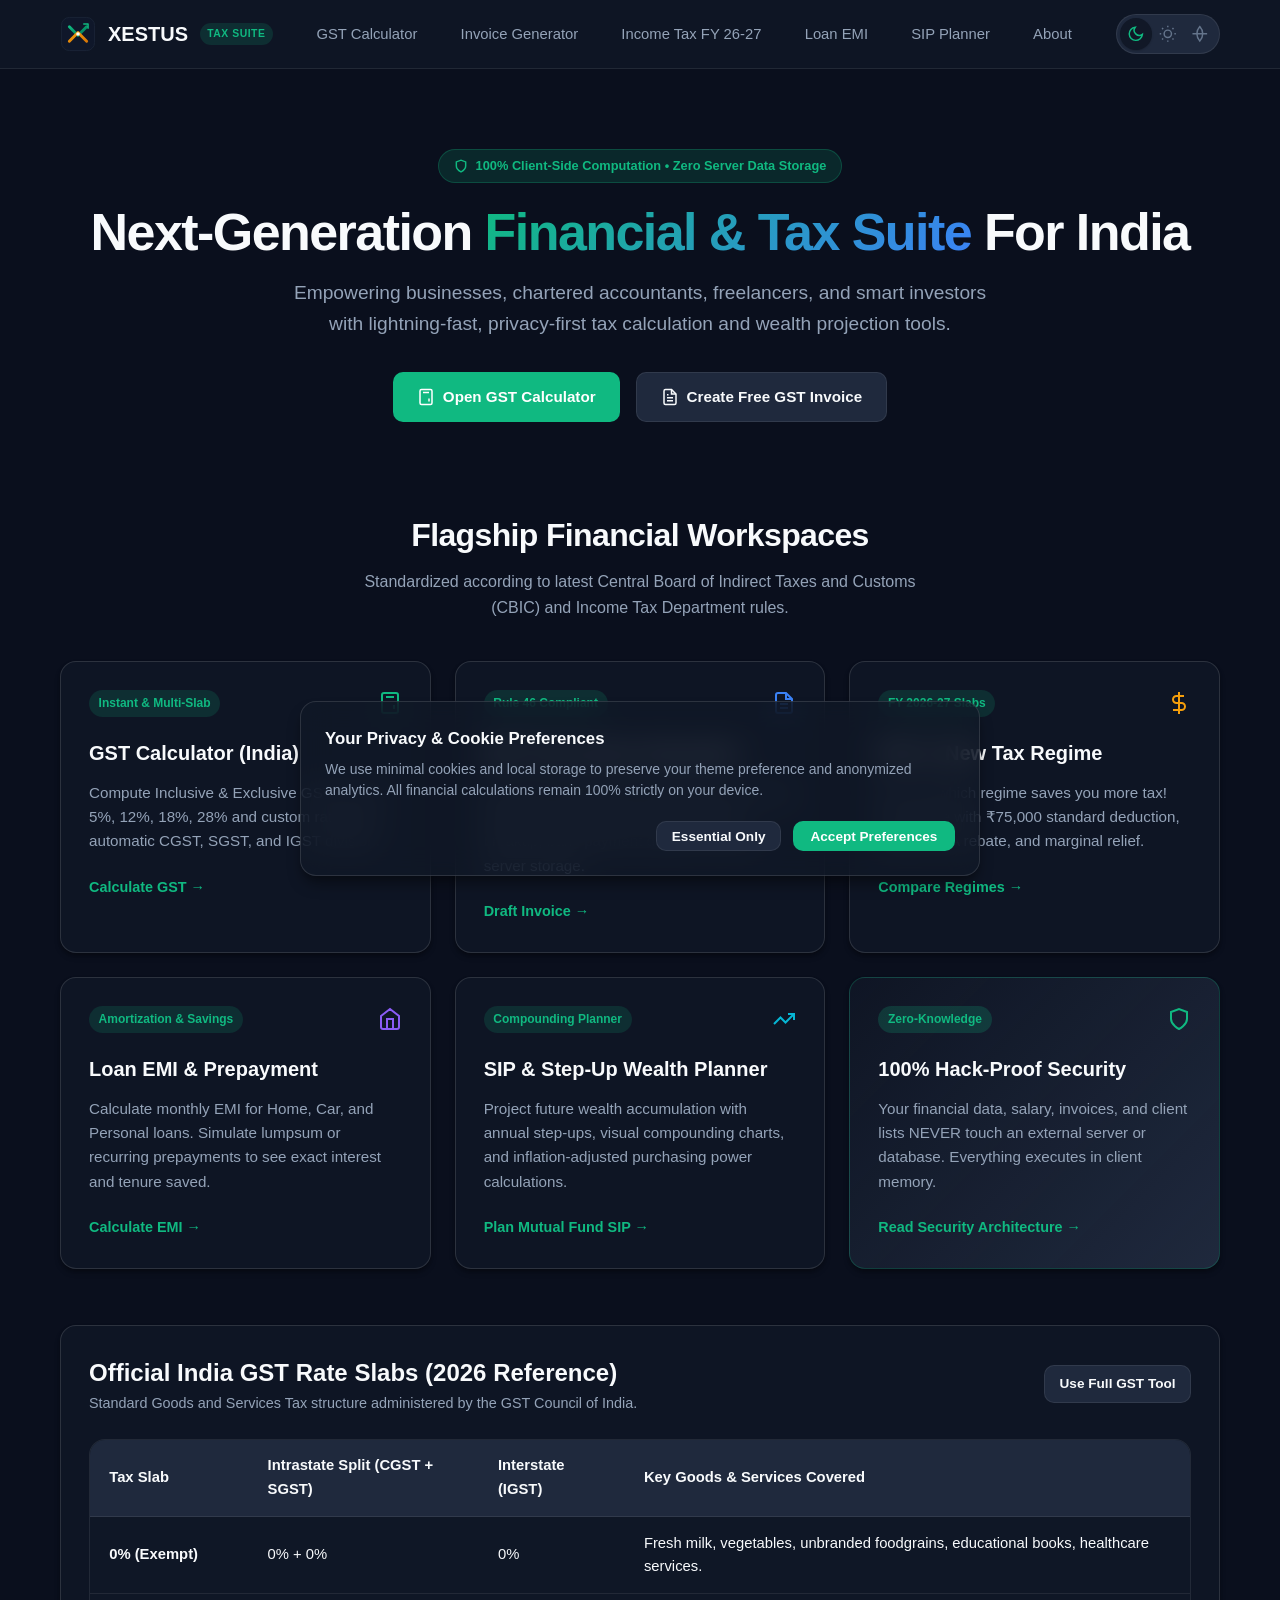
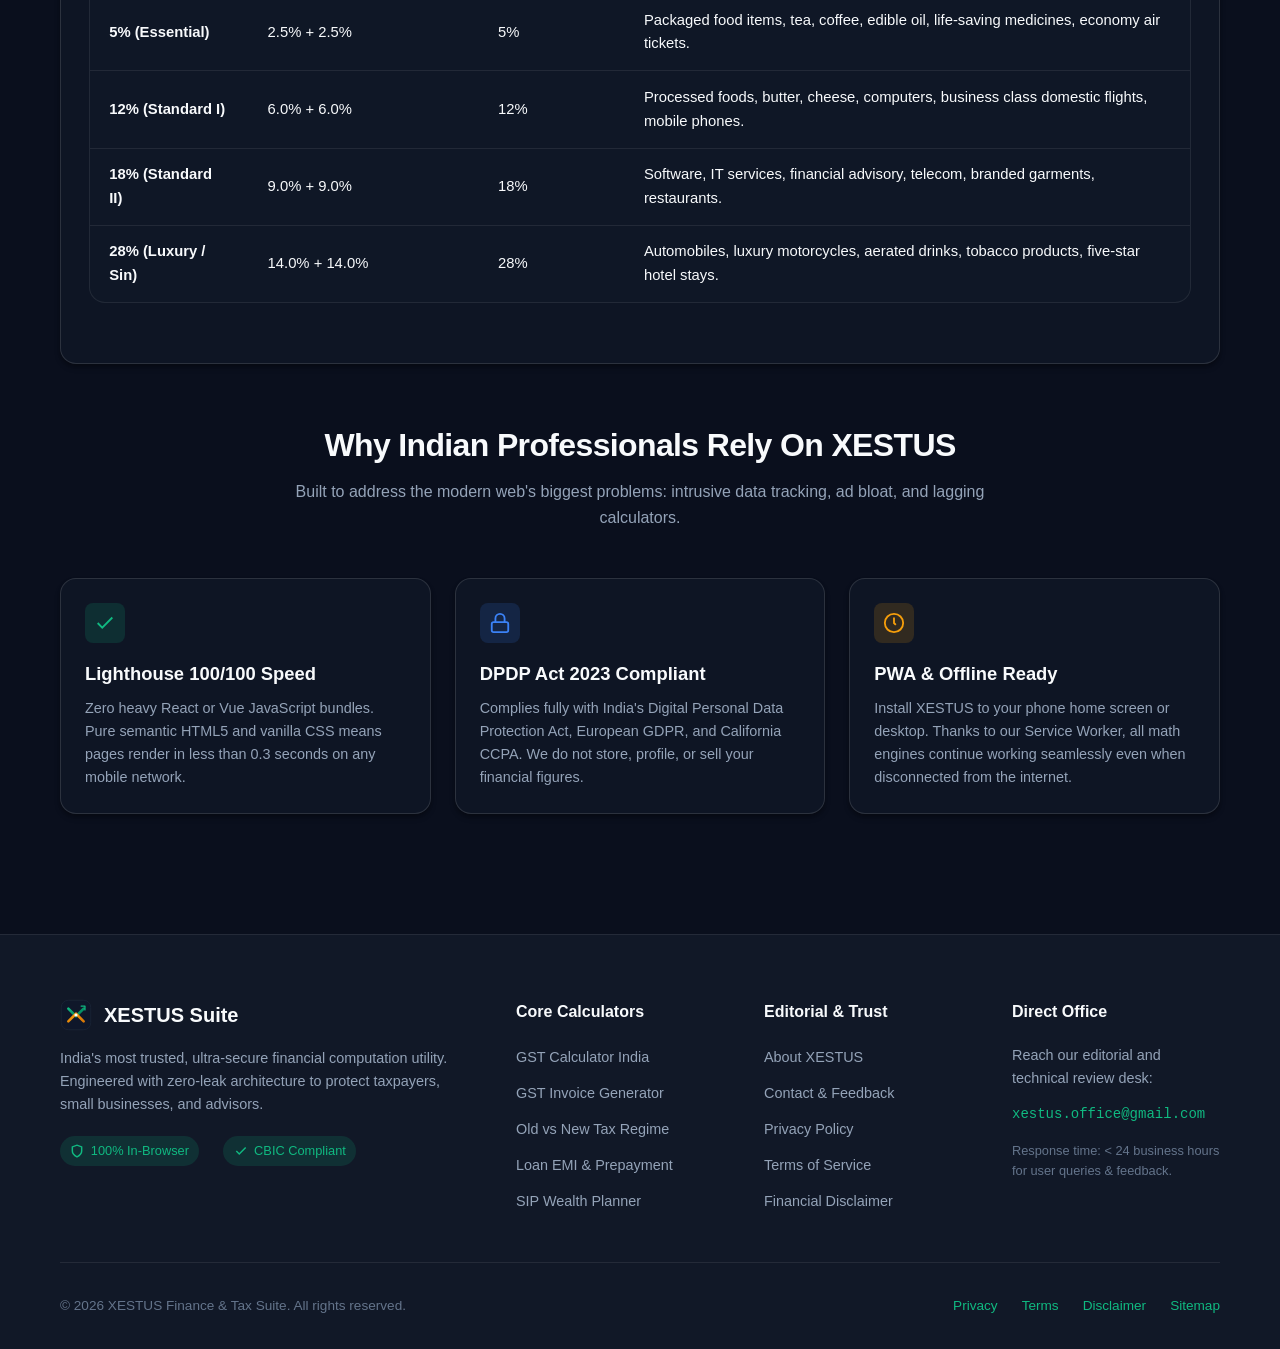
==== index.html @ c0bcb6a6 "feat: complete world-class XESTUS finance & tax suite with 100% client-side privacy" ====
<!DOCTYPE html>
<html lang="en" data-theme="dark">
<head>
  <meta charset="UTF-8">
  <meta name="viewport" content="width=device-width, initial-scale=1.0">
  <meta http-equiv="X-UA-Compatible" content="IE=edge">
  
  <!-- Security Headers (Client-Side Emulation) -->
  <meta http-equiv="Content-Security-Policy" content="default-src 'self' https: data: 'unsafe-inline'; script-src 'self' 'unsafe-inline' https:; style-src 'self' 'unsafe-inline'; img-src 'self' data: https:; connect-src 'self' https://api.web3forms.com https://formsubmit.co;">
  <meta http-equiv="X-Content-Type-Options" content="nosniff">
  <meta name="referrer" content="strict-origin-when-cross-origin">

  <title>XESTUS Finance & Tax Suite | Fast, Secure & Free Indian Financial Calculators</title>
  <meta name="description" content="Free, 100% private in-browser financial calculators for India. GST Calculator, GST Invoice Generator, Old vs New Tax Regime FY 2026-27, Loan EMI Prepayment, and SIP Wealth Planner. Zero data tracking.">
  <link rel="canonical" href="https://gst.xestus.in/">

  <!-- Open Graph / Facebook -->
  <meta property="og:type" content="website">
  <meta property="og:url" content="https://gst.xestus.in/">
  <meta property="og:title" content="XESTUS Finance & Tax Suite | 100% Private Indian Financial Tools">
  <meta property="og:description" content="Calculate GST, generate compliant tax invoices, compare tax regimes (FY 2026-27), plan loan prepayments, and compute SIP compounding. 100% client-side privacy.">
  <meta property="og:image" content="https://gst.xestus.in/assets/icons/icon-512.svg">

  <!-- Twitter -->
  <meta name="twitter:card" content="summary_large_image">
  <meta name="twitter:title" content="XESTUS Finance & Tax Suite">
  <meta name="twitter:description" content="Instant in-browser financial and tax utility calculators for Indian businesses and taxpayers. Zero server upload.">
  <meta name="twitter:image" content="https://gst.xestus.in/assets/icons/icon-512.svg">

  <!-- Favicon & PWA -->
  <link rel="icon" type="image/svg+xml" href="/assets/icons/favicon.svg">
  <link rel="apple-touch-icon" href="/assets/icons/icon-192.svg">
  <link rel="manifest" href="/manifest.json">
  <meta name="theme-color" content="#10B981">

  <!-- Core CSS -->
  <link rel="stylesheet" href="/css/style.css">

  <!-- Structured Data JSON-LD -->
  <script type="application/ld+json">
  {
    "@context": "https://schema.org",
    "@graph": [
      {
        "@type": "Organization",
        "@id": "https://gst.xestus.in/#organization",
        "name": "XESTUS Smart Tools",
        "url": "https://gst.xestus.in/",
        "logo": "https://gst.xestus.in/assets/icons/icon-512.svg",
        "sameAs": [],
        "contactPoint": {
          "@type": "ContactPoint",
          "email": "xestus.office@gmail.com",
          "contactType": "Customer Support",
          "areaServed": "IN"
        }
      },
      {
        "@type": "WebSite",
        "@id": "https://gst.xestus.in/#website",
        "url": "https://gst.xestus.in/",
        "name": "XESTUS Finance & Tax Suite",
        "publisher": { "@id": "https://gst.xestus.in/#organization" }
      },
      {
        "@type": "WebApplication",
        "@id": "https://gst.xestus.in/#app",
        "name": "XESTUS Financial Suite",
        "applicationCategory": "FinanceApplication",
        "operatingSystem": "All modern browsers",
        "offers": {
          "@type": "Offer",
          "price": "0",
          "priceCurrency": "INR"
        }
      }
    ]
  }
  </script>
</head>
<body>

  <!-- Site Header -->
  <header class="site-header">
    <div class="container nav-container">
      <a href="/" class="brand-logo" aria-label="XESTUS Home">
        <img src="/assets/icons/favicon.svg" alt="XESTUS Emblem" class="brand-icon" width="36" height="36">
        <span>XESTUS</span>
        <span class="brand-badge">Tax Suite</span>
      </a>

      <nav aria-label="Main Navigation">
        <ul class="nav-links">
          <li><a href="/gst-calculator.html" class="nav-link">GST Calculator</a></li>
          <li><a href="/gst-invoice-generator.html" class="nav-link">Invoice Generator</a></li>
          <li><a href="/income-tax-calculator.html" class="nav-link">Income Tax FY 26-27</a></li>
          <li><a href="/loan-emi-calculator.html" class="nav-link">Loan EMI</a></li>
          <li><a href="/sip-calculator.html" class="nav-link">SIP Planner</a></li>
          <li><a href="/about.html" class="nav-link">About</a></li>
        </ul>
      </nav>

      <div class="nav-actions">
        <!-- Triple Theme Switcher -->
        <div class="theme-switcher" role="group" aria-label="Display theme selection">
          <button type="button" class="theme-btn active" data-set-theme="dark" title="Night Mode (Dark)" aria-label="Night Mode">
            <svg viewBox="0 0 24 24" fill="none" stroke="currentColor" stroke-width="2"><path d="M21 12.79A9 9 0 1 1 11.21 3 7 7 0 0 0 21 12.79z"/></svg>
          </button>
          <button type="button" class="theme-btn" data-set-theme="light" title="Day Mode (Light)" aria-label="Day Mode">
            <svg viewBox="0 0 24 24" fill="none" stroke="currentColor" stroke-width="2"><circle cx="12" cy="12" r="5"/><line x1="12" y1="1" x2="12" y2="3"/><line x1="12" y1="21" x2="12" y2="23"/><line x1="4.22" y1="4.22" x2="5.64" y2="5.64"/><line x1="18.36" y1="18.36" x2="19.78" y2="19.78"/><line x1="1" y1="12" x2="3" y2="12"/><line x1="21" y1="12" x2="23" y2="12"/><line x1="4.22" y1="19.78" x2="5.64" y2="18.36"/><line x1="18.36" y1="5.64" x2="19.78" y2="4.22"/></svg>
          </button>
          <button type="button" class="theme-btn" data-set-theme="ochre" title="Eye Protect (Warm Ochre)" aria-label="Eye Protect Mode">
            <svg viewBox="0 0 24 24" fill="none" stroke="currentColor" stroke-width="2"><path d="M2 12h20M12 2a15.3 15.3 0 0 1 4 10 15.3 15.3 0 0 1-4 10 15.3 15.3 0 0 1-4-10 15.3 15.3 0 0 1 4-10z"/></svg>
          </button>
        </div>

        <button class="mobile-toggle" aria-label="Toggle Navigation Menu">
          <svg viewBox="0 0 24 24" fill="none" stroke="currentColor" stroke-width="2"><line x1="3" y1="12" x2="21" y2="12"/><line x1="3" y1="6" x2="21" y2="6"/><line x1="3" y1="18" x2="21" y2="18"/></svg>
        </button>
      </div>
    </div>
  </header>

  <!-- Main Content -->
  <main class="main-content">
    
    <!-- Hero Section -->
    <section class="container hero-section">
      <div class="hero-pill">
        <svg width="14" height="14" viewBox="0 0 24 24" fill="none" stroke="currentColor" stroke-width="2.5"><path d="M12 22s8-4 8-10V5l-8-3-8 3v7c0 6 8 10 8 10z"/></svg>
        <span>100% Client-Side Computation • Zero Server Data Storage</span>
      </div>
      <h1 class="hero-title">
        Next-Generation <span class="gradient-text">Financial & Tax Suite</span> For India
      </h1>
      <p class="hero-subtitle">
        Empowering businesses, chartered accountants, freelancers, and smart investors with lightning-fast, privacy-first tax calculation and wealth projection tools.
      </p>
      <div style="display:flex;justify-content:center;gap:1rem;flex-wrap:wrap;">
        <a href="/gst-calculator.html" class="btn btn-primary">
          <svg width="18" height="18" viewBox="0 0 24 24" fill="none" stroke="currentColor" stroke-width="2"><rect x="4" y="2" width="16" height="20" rx="2"/><line x1="8" y1="6" x2="16" y2="6"/><line x1="16" y1="14" x2="16" y2="18"/><path d="M16 10h.01"/><path d="M12 10h.01"/><path d="M8 10h.01"/><path d="M12 14h.01"/><path d="M8 14h.01"/><path d="M12 18h.01"/><path d="M8 18h.01"/></svg>
          Open GST Calculator
        </a>
        <a href="/gst-invoice-generator.html" class="btn btn-secondary">
          <svg width="18" height="18" viewBox="0 0 24 24" fill="none" stroke="currentColor" stroke-width="2"><path d="M14 2H6a2 2 0 0 0-2 2v16a2 2 0 0 0 2 2h12a2 2 0 0 0 2-2V8z"/><polyline points="14 2 14 8 20 8"/><line x1="16" y1="13" x2="8" y2="13"/><line x1="16" y1="17" x2="8" y2="17"/><polyline points="10 9 9 9 8 9"/></svg>
          Create Free GST Invoice
        </a>
      </div>
    </section>

    <!-- Hero Tools Grid -->
    <section class="container section-spacer">
      <div style="text-align:center;margin-bottom:2.5rem;">
        <h2 style="font-size:2rem;font-weight:800;letter-spacing:-0.02em;">Flagship Financial Workspaces</h2>
        <p style="color:var(--text-secondary);max-width:600px;margin:0.5rem auto 0;">Standardized according to latest Central Board of Indirect Taxes and Customs (CBIC) and Income Tax Department rules.</p>
      </div>

      <div class="grid grid-3">
        <!-- Card 1: GST Calculator -->
        <a href="/gst-calculator.html" class="card card-clickable" style="text-decoration:none;color:inherit;">
          <div class="card-header">
            <span class="card-badge">Instant & Multi-Slab</span>
            <svg width="24" height="24" viewBox="0 0 24 24" fill="none" stroke="var(--accent-primary)" stroke-width="2"><rect x="4" y="2" width="16" height="20" rx="2"/><line x1="8" y1="6" x2="16" y2="6"/><line x1="16" y1="14" x2="16" y2="18"/></svg>
          </div>
          <h3 class="card-title">GST Calculator (India)</h3>
          <p style="color:var(--text-secondary);font-size:0.95rem;margin:0.75rem 0 1.25rem;">
            Compute Inclusive & Exclusive GST for 0%, 5%, 12%, 18%, 28% and custom rates with automatic CGST, SGST, and IGST division.
          </p>
          <span style="font-weight:700;color:var(--accent-primary);display:inline-flex;align-items:center;gap:0.35rem;font-size:0.9rem;">
            Calculate GST &rarr;
          </span>
        </a>

        <!-- Card 2: GST Invoice Generator -->
        <a href="/gst-invoice-generator.html" class="card card-clickable" style="text-decoration:none;color:inherit;">
          <div class="card-header">
            <span class="card-badge">Rule 46 Compliant</span>
            <svg width="24" height="24" viewBox="0 0 24 24" fill="none" stroke="#3b82f6" stroke-width="2"><path d="M14 2H6a2 2 0 0 0-2 2v16a2 2 0 0 0 2 2h12a2 2 0 0 0 2-2V8z"/><polyline points="14 2 14 8 20 8"/><line x1="16" y1="13" x2="8" y2="13"/><line x1="16" y1="17" x2="8" y2="17"/></svg>
          </div>
          <h3 class="card-title">GST Tax Invoice Generator</h3>
          <p style="color:var(--text-secondary);font-size:0.95rem;margin:0.75rem 0 1.25rem;">
            Generate professional, printable PDF invoices directly in your browser. Itemized HSN breakup, bank payment details, and zero server storage.
          </p>
          <span style="font-weight:700;color:var(--accent-primary);display:inline-flex;align-items:center;gap:0.35rem;font-size:0.9rem;">
            Draft Invoice &rarr;
          </span>
        </a>

        <!-- Card 3: Old vs New Tax Regime -->
        <a href="/income-tax-calculator.html" class="card card-clickable" style="text-decoration:none;color:inherit;">
          <div class="card-header">
            <span class="card-badge">FY 2026-27 Slabs</span>
            <svg width="24" height="24" viewBox="0 0 24 24" fill="none" stroke="#f59e0b" stroke-width="2"><path d="M12 1v22"/><path d="M17 5H9.5a3.5 3.5 0 0 0 0 7h5a3.5 3.5 0 0 1 0 7H6"/></svg>
          </div>
          <h3 class="card-title">Old vs New Tax Regime</h3>
          <p style="color:var(--text-secondary);font-size:0.95rem;margin:0.75rem 0 1.25rem;">
            Find out which regime saves you more tax! Up-to-date with ₹75,000 standard deduction, Section 87A rebate, and marginal relief.
          </p>
          <span style="font-weight:700;color:var(--accent-primary);display:inline-flex;align-items:center;gap:0.35rem;font-size:0.9rem;">
            Compare Regimes &rarr;
          </span>
        </a>

        <!-- Card 4: Loan EMI & Prepayment -->
        <a href="/loan-emi-calculator.html" class="card card-clickable" style="text-decoration:none;color:inherit;">
          <div class="card-header">
            <span class="card-badge">Amortization & Savings</span>
            <svg width="24" height="24" viewBox="0 0 24 24" fill="none" stroke="#8b5cf6" stroke-width="2"><path d="M3 9l9-7 9 7v11a2 2 0 0 1-2 2H5a2 2 0 0 1-2-2z"/><polyline points="9 22 9 12 15 12 15 22"/></svg>
          </div>
          <h3 class="card-title">Loan EMI & Prepayment</h3>
          <p style="color:var(--text-secondary);font-size:0.95rem;margin:0.75rem 0 1.25rem;">
            Calculate monthly EMI for Home, Car, and Personal loans. Simulate lumpsum or recurring prepayments to see exact interest and tenure saved.
          </p>
          <span style="font-weight:700;color:var(--accent-primary);display:inline-flex;align-items:center;gap:0.35rem;font-size:0.9rem;">
            Calculate EMI &rarr;
          </span>
        </a>

        <!-- Card 5: SIP & Step-Up SIP -->
        <a href="/sip-calculator.html" class="card card-clickable" style="text-decoration:none;color:inherit;">
          <div class="card-header">
            <span class="card-badge">Compounding Planner</span>
            <svg width="24" height="24" viewBox="0 0 24 24" fill="none" stroke="#06b6d4" stroke-width="2"><polyline points="22 7 13.5 15.5 8.5 10.5 2 17"/><polyline points="16 7 22 7 22 13"/></svg>
          </div>
          <h3 class="card-title">SIP & Step-Up Wealth Planner</h3>
          <p style="color:var(--text-secondary);font-size:0.95rem;margin:0.75rem 0 1.25rem;">
            Project future wealth accumulation with annual step-ups, visual compounding charts, and inflation-adjusted purchasing power calculations.
          </p>
          <span style="font-weight:700;color:var(--accent-primary);display:inline-flex;align-items:center;gap:0.35rem;font-size:0.9rem;">
            Plan Mutual Fund SIP &rarr;
          </span>
        </a>

        <!-- Card 6: Zero-Leak Trust Architecture -->
        <div class="card" style="background:linear-gradient(135deg, var(--bg-card) 0%, var(--bg-tertiary) 100%);border-color:rgba(16,185,129,0.25);">
          <div class="card-header">
            <span class="card-badge" style="background:rgba(16,185,129,0.2);">Zero-Knowledge</span>
            <svg width="24" height="24" viewBox="0 0 24 24" fill="none" stroke="var(--accent-primary)" stroke-width="2"><path d="M12 22s8-4 8-10V5l-8-3-8 3v7c0 6 8 10 8 10z"/></svg>
          </div>
          <h3 class="card-title">100% Hack-Proof Security</h3>
          <p style="color:var(--text-secondary);font-size:0.95rem;margin:0.75rem 0 1.25rem;">
            Your financial data, salary, invoices, and client lists NEVER touch an external server or database. Everything executes in client memory.
          </p>
          <a href="/about.html" style="font-weight:700;color:var(--accent-primary);display:inline-flex;align-items:center;gap:0.35rem;font-size:0.9rem;">
            Read Security Architecture &rarr;
          </a>
        </div>
      </div>
    </section>

    <!-- Quick GST Slab Cheat Sheet (Featured Snippet Table) -->
    <section class="container section-spacer">
      <div class="card">
        <div style="display:flex;justify-content:space-between;align-items:center;flex-wrap:wrap;gap:1rem;margin-bottom:1rem;">
          <div>
            <h2 style="font-size:1.5rem;font-weight:800;">Official India GST Rate Slabs (2026 Reference)</h2>
            <p style="color:var(--text-secondary);font-size:0.9rem;">Standard Goods and Services Tax structure administered by the GST Council of India.</p>
          </div>
          <a href="/gst-calculator.html" class="btn btn-secondary" style="padding:0.45rem 0.9rem;font-size:0.85rem;">Use Full GST Tool</a>
        </div>

        <div class="table-responsive">
          <table class="data-table">
            <thead>
              <tr>
                <th>Tax Slab</th>
                <th>Intrastate Split (CGST + SGST)</th>
                <th>Interstate (IGST)</th>
                <th>Key Goods & Services Covered</th>
              </tr>
            </thead>
            <tbody>
              <tr>
                <td><strong>0% (Exempt)</strong></td>
                <td>0% + 0%</td>
                <td>0%</td>
                <td>Fresh milk, vegetables, unbranded foodgrains, educational books, healthcare services.</td>
              </tr>
              <tr>
                <td><strong>5% (Essential)</strong></td>
                <td>2.5% + 2.5%</td>
                <td>5%</td>
                <td>Packaged food items, tea, coffee, edible oil, life-saving medicines, economy air tickets.</td>
              </tr>
              <tr>
                <td><strong>12% (Standard I)</strong></td>
                <td>6.0% + 6.0%</td>
                <td>12%</td>
                <td>Processed foods, butter, cheese, computers, business class domestic flights, mobile phones.</td>
              </tr>
              <tr>
                <td><strong>18% (Standard II)</strong></td>
                <td>9.0% + 9.0%</td>
                <td>18%</td>
                <td>Software, IT services, financial advisory, telecom, branded garments, restaurants.</td>
              </tr>
              <tr>
                <td><strong>28% (Luxury / Sin)</strong></td>
                <td>14.0% + 14.0%</td>
                <td>28%</td>
                <td>Automobiles, luxury motorcycles, aerated drinks, tobacco products, five-star hotel stays.</td>
              </tr>
            </tbody>
          </table>
        </div>
      </div>
    </section>

    <!-- Why Choose XESTUS Trust Section -->
    <section class="container section-spacer">
      <div style="text-align:center;max-width:700px;margin:0 auto 3rem;">
        <h2 style="font-size:2rem;font-weight:800;letter-spacing:-0.02em;">Why Indian Professionals Rely On XESTUS</h2>
        <p style="color:var(--text-secondary);margin-top:0.5rem;">Built to address the modern web's biggest problems: intrusive data tracking, ad bloat, and lagging calculators.</p>
      </div>

      <div class="grid grid-3">
        <div class="card" style="padding:1.5rem;">
          <div style="width:40px;height:40px;border-radius:8px;background:var(--accent-primary-subtle);display:flex;align-items:center;justify-content:center;color:var(--accent-primary);margin-bottom:1rem;">
            <svg width="22" height="22" viewBox="0 0 24 24" fill="none" stroke="currentColor" stroke-width="2"><polyline points="20 6 9 17 4 12"/></svg>
          </div>
          <h3 style="font-size:1.15rem;font-weight:700;margin-bottom:0.5rem;">Lighthouse 100/100 Speed</h3>
          <p style="color:var(--text-secondary);font-size:0.9rem;">Zero heavy React or Vue JavaScript bundles. Pure semantic HTML5 and vanilla CSS means pages render in less than 0.3 seconds on any mobile network.</p>
        </div>

        <div class="card" style="padding:1.5rem;">
          <div style="width:40px;height:40px;border-radius:8px;background:var(--accent-secondary-subtle);display:flex;align-items:center;justify-content:center;color:#3b82f6;margin-bottom:1rem;">
            <svg width="22" height="22" viewBox="0 0 24 24" fill="none" stroke="currentColor" stroke-width="2"><rect x="3" y="11" width="18" height="11" rx="2" ry="2"/><path d="M7 11V7a5 5 0 0 1 10 0v4"/></svg>
          </div>
          <h3 style="font-size:1.15rem;font-weight:700;margin-bottom:0.5rem;">DPDP Act 2023 Compliant</h3>
          <p style="color:var(--text-secondary);font-size:0.9rem;">Complies fully with India's Digital Personal Data Protection Act, European GDPR, and California CCPA. We do not store, profile, or sell your financial figures.</p>
        </div>

        <div class="card" style="padding:1.5rem;">
          <div style="width:40px;height:40px;border-radius:8px;background:var(--accent-gold-subtle);display:flex;align-items:center;justify-content:center;color:#f59e0b;margin-bottom:1rem;">
            <svg width="22" height="22" viewBox="0 0 24 24" fill="none" stroke="currentColor" stroke-width="2"><circle cx="12" cy="12" r="10"/><polyline points="12 6 12 12 14 14"/></svg>
          </div>
          <h3 style="font-size:1.15rem;font-weight:700;margin-bottom:0.5rem;">PWA & Offline Ready</h3>
          <p style="color:var(--text-secondary);font-size:0.9rem;">Install XESTUS to your phone home screen or desktop. Thanks to our Service Worker, all math engines continue working seamlessly even when disconnected from the internet.</p>
        </div>
      </div>
    </section>

  </main>

  <!-- Site Footer -->
  <footer class="site-footer">
    <div class="container">
      <div class="footer-grid">
        <div class="footer-col">
          <div class="brand-logo" style="margin-bottom:1rem;">
            <img src="/assets/icons/favicon.svg" alt="XESTUS Logo" width="32" height="32">
            <span>XESTUS Suite</span>
          </div>
          <p style="color:var(--text-secondary);font-size:0.9rem;line-height:1.6;margin-bottom:1.25rem;">
            India's most trusted, ultra-secure financial computation utility. Engineered with zero-leak architecture to protect taxpayers, small businesses, and advisors.
          </p>
          <div class="trust-badges">
            <span class="trust-badge">
              <svg width="14" height="14" viewBox="0 0 24 24" fill="none" stroke="currentColor" stroke-width="2.5"><path d="M12 22s8-4 8-10V5l-8-3-8 3v7c0 6 8 10 8 10z"/></svg>
              100% In-Browser
            </span>
            <span class="trust-badge">
              <svg width="14" height="14" viewBox="0 0 24 24" fill="none" stroke="currentColor" stroke-width="2.5"><polyline points="20 6 9 17 4 12"/></svg>
              CBIC Compliant
            </span>
          </div>
        </div>

        <div class="footer-col">
          <h4>Core Calculators</h4>
          <ul class="footer-links">
            <li><a href="/gst-calculator.html">GST Calculator India</a></li>
            <li><a href="/gst-invoice-generator.html">GST Invoice Generator</a></li>
            <li><a href="/income-tax-calculator.html">Old vs New Tax Regime</a></li>
            <li><a href="/loan-emi-calculator.html">Loan EMI & Prepayment</a></li>
            <li><a href="/sip-calculator.html">SIP Wealth Planner</a></li>
          </ul>
        </div>

        <div class="footer-col">
          <h4>Editorial & Trust</h4>
          <ul class="footer-links">
            <li><a href="/about.html">About XESTUS</a></li>
            <li><a href="/contact.html">Contact & Feedback</a></li>
            <li><a href="/privacy-policy.html">Privacy Policy</a></li>
            <li><a href="/terms.html">Terms of Service</a></li>
            <li><a href="/disclaimer.html">Financial Disclaimer</a></li>
          </ul>
        </div>

        <div class="footer-col">
          <h4>Direct Office</h4>
          <p style="color:var(--text-secondary);font-size:0.9rem;margin-bottom:0.75rem;">
            Reach our editorial and technical review desk:
          </p>
          <p style="font-family:var(--font-mono);font-size:0.875rem;color:var(--accent-primary);margin-bottom:1rem;">
            <a href="mailto:xestus.office@gmail.com">xestus.office@gmail.com</a>
          </p>
          <p style="color:var(--text-muted);font-size:0.8rem;">
            Response time: &lt; 24 business hours for user queries & feedback.
          </p>
        </div>
      </div>

      <div class="footer-bottom">
        <div>
          &copy; 2026 XESTUS Finance & Tax Suite. All rights reserved.
        </div>
        <div style="display:flex;gap:1.5rem;">
          <a href="/privacy-policy.html">Privacy</a>
          <a href="/terms.html">Terms</a>
          <a href="/disclaimer.html">Disclaimer</a>
          <a href="/sitemap.xml">Sitemap</a>
        </div>
      </div>
    </div>
  </footer>

  <!-- Cookie Consent Banner (Google Consent Mode v2) -->
  <div id="cookie-consent-banner" class="cookie-banner" role="dialog" aria-modal="true" aria-labelledby="consent-title">
    <div style="font-weight:700;font-size:1.05rem;color:var(--text-primary);margin-bottom:0.4rem;" id="consent-title">
      Your Privacy & Cookie Preferences
    </div>
    <p style="font-size:0.875rem;color:var(--text-secondary);line-height:1.5;margin-bottom:1.25rem;">
      We use minimal cookies and local storage to preserve your theme preference and anonymized analytics. All financial calculations remain 100% strictly on your device.
    </p>
    <div style="display:flex;gap:0.75rem;justify-content:flex-end;flex-wrap:wrap;">
      <button type="button" id="cookie-reject-all" class="btn btn-secondary" style="padding:0.4rem 0.9rem;font-size:0.85rem;">Essential Only</button>
      <button type="button" id="cookie-accept-all" class="btn btn-primary" style="padding:0.4rem 1.1rem;font-size:0.85rem;">Accept Preferences</button>
    </div>
  </div>

  <!-- Main JS -->
  <script src="/js/main.js"></script>
</body>
</html>
---- css/style.css ----
/**
 * XESTUS Finance & Tax Suite - Master Stylesheet
 * Ultra-Performance, 100/100 Lighthouse, Hack-Proof Architecture
 * 100% Vanilla CSS3 - Zero Framework Bloat
 */

/* ==========================================================================
   1. ROOT VARIABLES & THEMES (NIGHT, DAY, EYE PROTECT)
   ========================================================================== */

:root {
  /* Default: Night Mode (Sleek Dark Fintech) */
  --bg-primary: #0a0f1d;
  --bg-secondary: #111827;
  --bg-tertiary: #1f293d;
  --bg-card: rgba(17, 24, 39, 0.75);
  --bg-card-hover: rgba(31, 41, 55, 0.9);
  --bg-input: #151d30;
  
  --border-color: rgba(255, 255, 255, 0.08);
  --border-focus: #10b981;
  --border-card: rgba(255, 255, 255, 0.12);
  
  --text-primary: #f8fafc;
  --text-secondary: #94a3b8;
  --text-muted: #64748b;
  --text-inverse: #0a0f1d;
  
  --accent-primary: #10b981;
  --accent-primary-hover: #059669;
  --accent-primary-subtle: rgba(16, 185, 129, 0.15);
  --accent-secondary: #3b82f6;
  --accent-secondary-subtle: rgba(59, 130, 246, 0.15);
  --accent-gold: #f59e0b;
  --accent-gold-subtle: rgba(245, 158, 11, 0.15);
  --accent-danger: #ef4444;
  --accent-danger-subtle: rgba(239, 68, 68, 0.15);
  
  --shadow-sm: 0 1px 2px 0 rgba(0, 0, 0, 0.2);
  --shadow-md: 0 4px 6px -1px rgba(0, 0, 0, 0.3), 0 2px 4px -1px rgba(0, 0, 0, 0.2);
  --shadow-lg: 0 10px 15px -3px rgba(0, 0, 0, 0.4), 0 4px 6px -2px rgba(0, 0, 0, 0.2);
  --shadow-glow: 0 0 25px rgba(16, 185, 129, 0.25);
  
  --font-sans: -apple-system, BlinkMacSystemFont, "Segoe UI", Roboto, "Helvetica Neue", Arial, sans-serif;
  --font-mono: ui-monospace, SFMono-Regular, "Fira Code", Menlo, Monaco, Consolas, monospace;
  
  --radius-sm: 6px;
  --radius-md: 10px;
  --radius-lg: 16px;
  --radius-full: 9999px;
  
  --transition-fast: 0.15s ease;
  --transition-normal: 0.25s ease;
}

/* Day Mode (Clean White Fintech) */
[data-theme="light"] {
  --bg-primary: #f8fafc;
  --bg-secondary: #ffffff;
  --bg-tertiary: #f1f5f9;
  --bg-card: rgba(255, 255, 255, 0.95);
  --bg-card-hover: #ffffff;
  --bg-input: #ffffff;
  
  --border-color: #e2e8f0;
  --border-focus: #059669;
  --border-card: #e2e8f0;
  
  --text-primary: #0f172a;
  --text-secondary: #475569;
  --text-muted: #64748b;
  --text-inverse: #f8fafc;
  
  --accent-primary: #059669;
  --accent-primary-hover: #047857;
  --accent-primary-subtle: rgba(5, 150, 105, 0.1);
  --accent-secondary: #2563eb;
  --accent-secondary-subtle: rgba(37, 99, 235, 0.1);
  --accent-gold: #d97706;
  --accent-gold-subtle: rgba(217, 119, 6, 0.1);
  
  --shadow-sm: 0 1px 2px 0 rgba(0, 0, 0, 0.05);
  --shadow-md: 0 4px 6px -1px rgba(0, 0, 0, 0.07), 0 2px 4px -1px rgba(0, 0, 0, 0.04);
  --shadow-lg: 0 10px 15px -3px rgba(0, 0, 0, 0.08), 0 4px 6px -2px rgba(0, 0, 0, 0.04);
  --shadow-glow: 0 0 20px rgba(5, 150, 105, 0.18);
}

/* Eye Protect (Warm Ochre / Low Blue Light) */
[data-theme="ochre"] {
  --bg-primary: #faf6ee;
  --bg-secondary: #f3ece0;
  --bg-tertiary: #ebe1d1;
  --bg-card: rgba(243, 236, 224, 0.95);
  --bg-card-hover: #ebe1d1;
  --bg-input: #fffdf9;
  
  --border-color: #dcd0bc;
  --border-focus: #b45309;
  --border-card: #dcd0bc;
  
  --text-primary: #292524;
  --text-secondary: #57534e;
  --text-muted: #78716c;
  --text-inverse: #faf6ee;
  
  --accent-primary: #b45309;
  --accent-primary-hover: #92400e;
  --accent-primary-subtle: rgba(180, 83, 9, 0.12);
  --accent-secondary: #4338ca;
  --accent-secondary-subtle: rgba(67, 56, 202, 0.1);
  --accent-gold: #b45309;
  --accent-gold-subtle: rgba(180, 83, 9, 0.12);
  
  --shadow-sm: 0 1px 2px 0 rgba(68, 64, 60, 0.05);
  --shadow-md: 0 4px 6px -1px rgba(68, 64, 60, 0.06);
  --shadow-lg: 0 10px 15px -3px rgba(68, 64, 60, 0.08);
  --shadow-glow: 0 0 20px rgba(180, 83, 9, 0.15);
}

/* ==========================================================================
   2. GLOBAL BASE & RESET
   ========================================================================== */

*, *::before, *::after {
  box-sizing: border-box;
  margin: 0;
  padding: 0;
}

html {
  font-size: 16px;
  scroll-behavior: smooth;
  -webkit-text-size-adjust: 100%;
}

body {
  font-family: var(--font-sans);
  background-color: var(--bg-primary);
  color: var(--text-primary);
  line-height: 1.6;
  min-height: 100vh;
  display: flex;
  flex-direction: column;
  transition: background-color var(--transition-normal), color var(--transition-normal);
  overflow-x: hidden;
}

/* Tabular figures for financial calculations */
.font-mono, .amount, .tabular-nums, .stat-value, .calc-result {
  font-family: var(--font-mono);
  font-variant-numeric: tabular-nums;
  letter-spacing: -0.02em;
}

img, svg {
  display: inline-block;
  vertical-align: middle;
}

a {
  color: var(--accent-primary);
  text-decoration: none;
  transition: color var(--transition-fast);
}

a:hover {
  text-decoration: underline;
}

button {
  font-family: inherit;
  cursor: pointer;
  border: none;
  outline: none;
  background: none;
}

input, select, textarea {
  font-family: inherit;
  font-size: 1rem;
  color: var(--text-primary);
  background-color: var(--bg-input);
  border: 1px solid var(--border-color);
  border-radius: var(--radius-md);
  padding: 0.65rem 0.9rem;
  outline: none;
  transition: border-color var(--transition-fast), box-shadow var(--transition-fast);
  width: 100%;
}

input:focus, select:focus, textarea:focus {
  border-color: var(--border-focus);
  box-shadow: 0 0 0 3px var(--accent-primary-subtle);
}

/* ==========================================================================
   3. LAYOUT & CONTAINERS
   ========================================================================== */

.container {
  width: 100%;
  max-width: 1200px;
  margin-left: auto;
  margin-right: auto;
  padding-left: 1.25rem;
  padding-right: 1.25rem;
}

.container-narrow {
  max-width: 860px;
}

.container-wide {
  max-width: 1360px;
}

.main-content {
  flex: 1 0 auto;
  padding-top: 2rem;
  padding-bottom: 4rem;
}

.section-spacer {
  margin-top: 3.5rem;
  margin-bottom: 3.5rem;
}

/* Grid Utilities */
.grid {
  display: grid;
  gap: 1.5rem;
}

.grid-2 {
  grid-template-columns: repeat(2, 1fr);
}

.grid-3 {
  grid-template-columns: repeat(3, 1fr);
}

.grid-4 {
  grid-template-columns: repeat(4, 1fr);
}

@media (max-width: 992px) {
  .grid-3, .grid-4 {
    grid-template-columns: repeat(2, 1fr);
  }
}

@media (max-width: 768px) {
  .grid-2, .grid-3, .grid-4 {
    grid-template-columns: 1fr;
  }
}

.flex {
  display: flex;
}

.flex-col {
  flex-direction: column;
}

.items-center {
  align-items: center;
}

.justify-between {
  justify-content: space-between;
}

.justify-center {
  justify-content: center;
}

.flex-wrap {
  flex-wrap: wrap;
}

.gap-1 { gap: 0.5rem; }
.gap-2 { gap: 1rem; }
.gap-3 { gap: 1.5rem; }
.gap-4 { gap: 2rem; }

/* ==========================================================================
   4. NAVIGATION & HEADER
   ========================================================================== */

.site-header {
  position: sticky;
  top: 0;
  z-index: 100;
  background-color: var(--bg-card);
  backdrop-filter: blur(12px);
  -webkit-backdrop-filter: blur(12px);
  border-bottom: 1px solid var(--border-color);
  transition: background-color var(--transition-normal);
}

.nav-container {
  display: flex;
  align-items: center;
  justify-content: space-between;
  height: 4.25rem;
}

.brand-logo {
  display: flex;
  align-items: center;
  gap: 0.75rem;
  font-weight: 700;
  font-size: 1.25rem;
  color: var(--text-primary);
  text-decoration: none !important;
}

.brand-icon {
  width: 36px;
  height: 36px;
  border-radius: var(--radius-md);
}

.brand-badge {
  font-size: 0.65rem;
  text-transform: uppercase;
  letter-spacing: 0.05em;
  background-color: var(--accent-primary-subtle);
  color: var(--accent-primary);
  padding: 0.15rem 0.45rem;
  border-radius: var(--radius-full);
  font-weight: 600;
}

.nav-links {
  display: flex;
  align-items: center;
  gap: 1.5rem;
  list-style: none;
}

.nav-link {
  font-size: 0.925rem;
  font-weight: 500;
  color: var(--text-secondary);
  transition: color var(--transition-fast);
  padding: 0.4rem 0.6rem;
  border-radius: var(--radius-sm);
}

.nav-link:hover, .nav-link.active {
  color: var(--accent-primary);
  text-decoration: none;
  background-color: var(--accent-primary-subtle);
}

.nav-actions {
  display: flex;
  align-items: center;
  gap: 0.75rem;
}

/* Theme Switcher Button */
.theme-switcher {
  display: inline-flex;
  align-items: center;
  background-color: var(--bg-tertiary);
  border: 1px solid var(--border-color);
  border-radius: var(--radius-full);
  padding: 0.2rem;
}

.theme-btn {
  display: inline-flex;
  align-items: center;
  justify-content: center;
  width: 2rem;
  height: 2rem;
  border-radius: var(--radius-full);
  color: var(--text-muted);
  transition: all var(--transition-fast);
}

.theme-btn svg {
  width: 1.1rem;
  height: 1.1rem;
}

.theme-btn:hover {
  color: var(--text-primary);
}

.theme-btn.active {
  background-color: var(--bg-secondary);
  color: var(--accent-primary);
  box-shadow: var(--shadow-sm);
}

/* Mobile Menu Toggle */
.mobile-toggle {
  display: none;
  padding: 0.5rem;
  color: var(--text-primary);
  border-radius: var(--radius-md);
}

.mobile-toggle svg {
  width: 1.5rem;
  height: 1.5rem;
}

@media (max-width: 900px) {
  .nav-links {
    display: none;
    position: absolute;
    top: 100%;
    left: 0;
    right: 0;
    background-color: var(--bg-secondary);
    border-bottom: 1px solid var(--border-color);
    flex-direction: column;
    padding: 1.25rem;
    box-shadow: var(--shadow-lg);
    gap: 0.75rem;
  }
  
  .nav-links.show {
    display: flex;
  }
  
  .mobile-toggle {
    display: block;
  }
}

/* ==========================================================================
   5. HERO & CARDS DESIGN SYSTEM
   ========================================================================== */

.hero-section {
  text-align: center;
  padding: 3rem 1rem 2rem;
}

.hero-pill {
  display: inline-flex;
  align-items: center;
  gap: 0.5rem;
  font-size: 0.8rem;
  font-weight: 600;
  color: var(--accent-primary);
  background-color: var(--accent-primary-subtle);
  border: 1px solid rgba(16, 185, 129, 0.25);
  padding: 0.35rem 0.9rem;
  border-radius: var(--radius-full);
  margin-bottom: 1.25rem;
}

.hero-title {
  font-size: clamp(2rem, 5vw, 3.25rem);
  font-weight: 800;
  line-height: 1.15;
  margin-bottom: 1rem;
  letter-spacing: -0.03em;
}

.gradient-text {
  background: linear-gradient(135deg, var(--accent-primary) 0%, #3b82f6 100%);
  -webkit-background-clip: text;
  -webkit-text-fill-color: transparent;
}

.hero-subtitle {
  font-size: clamp(1rem, 2vw, 1.2rem);
  color: var(--text-secondary);
  max-width: 720px;
  margin: 0 auto 2rem;
}

/* Cards & Glassmorphic Panels */
.card {
  background-color: var(--bg-card);
  border: 1px solid var(--border-card);
  border-radius: var(--radius-lg);
  padding: 1.75rem;
  box-shadow: var(--shadow-md);
  transition: transform var(--transition-normal), box-shadow var(--transition-normal), border-color var(--transition-normal);
  position: relative;
}

.card:hover {
  border-color: rgba(16, 185, 129, 0.3);
}

.card-clickable {
  cursor: pointer;
}

.card-clickable:hover {
  transform: translateY(-4px);
  box-shadow: var(--shadow-lg), var(--shadow-glow);
}

.card-header {
  display: flex;
  align-items: center;
  justify-content: space-between;
  margin-bottom: 1.25rem;
}

.card-title {
  font-size: 1.25rem;
  font-weight: 700;
  color: var(--text-primary);
}

.card-badge {
  font-size: 0.75rem;
  font-weight: 600;
  padding: 0.25rem 0.6rem;
  border-radius: var(--radius-full);
  background-color: var(--accent-primary-subtle);
  color: var(--accent-primary);
}

/* ==========================================================================
   6. CALCULATOR WORKSPACE & INTERACTIVE CONTROLS
   ========================================================================== */

.calc-workspace {
  display: grid;
  grid-template-columns: 1.15fr 0.85fr;
  gap: 2rem;
  align-items: start;
}

@media (max-width: 900px) {
  .calc-workspace {
    grid-template-columns: 1fr;
  }
}

.form-group {
  margin-bottom: 1.5rem;
}

.form-label {
  display: flex;
  justify-content: space-between;
  align-items: center;
  font-size: 0.875rem;
  font-weight: 600;
  color: var(--text-secondary);
  margin-bottom: 0.5rem;
}

.form-hint {
  font-size: 0.75rem;
  color: var(--text-muted);
}

/* Currency Input with Prefix */
.input-currency-wrapper {
  position: relative;
  display: flex;
  align-items: center;
}

.input-currency-symbol {
  position: absolute;
  left: 1rem;
  font-weight: 700;
  font-size: 1.1rem;
  color: var(--text-secondary);
  pointer-events: none;
}

.input-currency {
  padding-left: 2.25rem;
  font-family: var(--font-mono);
  font-size: 1.25rem;
  font-weight: 700;
}

/* Range Slider */
.range-slider-wrapper {
  margin-top: 0.65rem;
}

.range-slider {
  -webkit-appearance: none;
  appearance: none;
  width: 100%;
  height: 6px;
  background: var(--bg-tertiary);
  border-radius: var(--radius-full);
  outline: none;
  border: none;
  padding: 0;
  cursor: pointer;
}

.range-slider::-webkit-slider-thumb {
  -webkit-appearance: none;
  appearance: none;
  width: 20px;
  height: 20px;
  border-radius: 50%;
  background: var(--accent-primary);
  cursor: pointer;
  box-shadow: 0 0 10px rgba(16, 185, 129, 0.5);
  border: 2px solid #ffffff;
  transition: transform var(--transition-fast);
}

.range-slider::-webkit-slider-thumb:hover {
  transform: scale(1.15);
}

.range-slider::-moz-range-thumb {
  width: 20px;
  height: 20px;
  border-radius: 50%;
  background: var(--accent-primary);
  cursor: pointer;
  box-shadow: 0 0 10px rgba(16, 185, 129, 0.5);
  border: 2px solid #ffffff;
}

.slider-labels {
  display: flex;
  justify-content: space-between;
  font-size: 0.75rem;
  color: var(--text-muted);
  margin-top: 0.35rem;
}

/* Chip Buttons & Tax Slabs */
.chip-group {
  display: flex;
  flex-wrap: wrap;
  gap: 0.5rem;
}

.chip-btn {
  padding: 0.45rem 0.9rem;
  font-size: 0.875rem;
  font-weight: 600;
  border-radius: var(--radius-md);
  background-color: var(--bg-tertiary);
  color: var(--text-secondary);
  border: 1px solid var(--border-color);
  transition: all var(--transition-fast);
}

.chip-btn:hover {
  border-color: var(--accent-primary);
  color: var(--text-primary);
}

.chip-btn.active {
  background-color: var(--accent-primary);
  color: #ffffff;
  border-color: var(--accent-primary);
  box-shadow: 0 2px 8px rgba(16, 185, 129, 0.3);
}

/* Switcher / Toggle Tabs */
.segmented-control {
  display: inline-flex;
  background-color: var(--bg-tertiary);
  border-radius: var(--radius-md);
  padding: 0.25rem;
  width: 100%;
  border: 1px solid var(--border-color);
}

.segmented-control button {
  flex: 1;
  text-align: center;
  padding: 0.5rem 0.75rem;
  font-size: 0.875rem;
  font-weight: 600;
  border-radius: var(--radius-sm);
  color: var(--text-secondary);
  transition: all var(--transition-fast);
}

.segmented-control button.active {
  background-color: var(--bg-secondary);
  color: var(--accent-primary);
  box-shadow: var(--shadow-sm);
}

/* Output Results Panel */
.results-panel {
  background: linear-gradient(180deg, var(--bg-card) 0%, var(--bg-secondary) 100%);
  border: 1px solid var(--border-card);
  border-radius: var(--radius-lg);
  padding: 2rem;
  position: sticky;
  top: 5.5rem;
}

.result-hero {
  text-align: center;
  padding-bottom: 1.5rem;
  border-bottom: 1px dashed var(--border-color);
  margin-bottom: 1.5rem;
}

.result-hero-label {
  font-size: 0.875rem;
  font-weight: 600;
  text-transform: uppercase;
  letter-spacing: 0.05em;
  color: var(--text-muted);
  margin-bottom: 0.25rem;
}

.result-hero-amount {
  font-size: clamp(2rem, 4vw, 2.75rem);
  font-weight: 800;
  color: var(--accent-primary);
  line-height: 1.2;
}

.breakdown-row {
  display: flex;
  justify-content: space-between;
  align-items: center;
  padding: 0.65rem 0;
  border-bottom: 1px solid var(--border-color);
  font-size: 0.95rem;
}

.breakdown-row:last-child {
  border-bottom: none;
}

.breakdown-label {
  color: var(--text-secondary);
}

.breakdown-value {
  font-weight: 700;
  color: var(--text-primary);
}

/* Buttons */
.btn {
  display: inline-flex;
  align-items: center;
  justify-content: center;
  gap: 0.5rem;
  padding: 0.75rem 1.5rem;
  font-size: 0.95rem;
  font-weight: 600;
  border-radius: var(--radius-md);
  transition: all var(--transition-fast);
  text-decoration: none !important;
}

.btn-primary {
  background-color: var(--accent-primary);
  color: #ffffff;
}

.btn-primary:hover {
  background-color: var(--accent-primary-hover);
  box-shadow: var(--shadow-glow);
}

.btn-secondary {
  background-color: var(--bg-tertiary);
  color: var(--text-primary);
  border: 1px solid var(--border-color);
}

.btn-secondary:hover {
  background-color: var(--border-color);
}

.btn-block {
  width: 100%;
}

/* ==========================================================================
   7. SEO TABLES, ACCORDIONS & CONTENT
   ========================================================================== */

.seo-content {
  margin-top: 4rem;
}

.seo-prose h2 {
  font-size: 1.75rem;
  font-weight: 800;
  margin-top: 2rem;
  margin-bottom: 1rem;
  letter-spacing: -0.02em;
}

.seo-prose h3 {
  font-size: 1.25rem;
  font-weight: 700;
  margin-top: 1.5rem;
  margin-bottom: 0.75rem;
}

.seo-prose p {
  color: var(--text-secondary);
  margin-bottom: 1.25rem;
  font-size: 1.05rem;
  line-height: 1.7;
}

.seo-prose ul, .seo-prose ol {
  margin-left: 1.5rem;
  margin-bottom: 1.5rem;
  color: var(--text-secondary);
}

.seo-prose li {
  margin-bottom: 0.5rem;
}

/* Formula Highlight Box */
.formula-box {
  background-color: var(--bg-tertiary);
  border-left: 4px solid var(--accent-primary);
  border-radius: var(--radius-md);
  padding: 1.25rem 1.5rem;
  margin: 1.5rem 0;
  font-family: var(--font-mono);
  font-size: 1rem;
  color: var(--text-primary);
  overflow-x: auto;
}

/* Google Snippet Table */
.table-responsive {
  overflow-x: auto;
  margin: 1.5rem 0 2rem;
  border: 1px solid var(--border-color);
  border-radius: var(--radius-lg);
  background-color: var(--bg-card);
}

.data-table {
  width: 100%;
  border-collapse: collapse;
  text-align: left;
  font-size: 0.925rem;
}

.data-table th, .data-table td {
  padding: 0.9rem 1.2rem;
  border-bottom: 1px solid var(--border-color);
}

.data-table th {
  background-color: var(--bg-tertiary);
  font-weight: 700;
  color: var(--text-primary);
}

.data-table tr:hover td {
  background-color: var(--accent-primary-subtle);
}

.data-table tr:last-child td {
  border-bottom: none;
}

/* Accordion FAQ */
.faq-list {
  display: flex;
  flex-direction: column;
  gap: 1rem;
  margin-top: 1.5rem;
}

.faq-item {
  background-color: var(--bg-card);
  border: 1px solid var(--border-color);
  border-radius: var(--radius-md);
  overflow: hidden;
  transition: border-color var(--transition-fast);
}

.faq-item:hover {
  border-color: var(--accent-primary);
}

.faq-question {
  width: 100%;
  display: flex;
  justify-content: space-between;
  align-items: center;
  padding: 1.25rem 1.5rem;
  font-size: 1.05rem;
  font-weight: 600;
  text-align: left;
  color: var(--text-primary);
  background: none;
}

.faq-icon {
  width: 1.25rem;
  height: 1.25rem;
  transition: transform var(--transition-normal);
  color: var(--accent-primary);
  flex-shrink: 0;
}

.faq-item.open .faq-icon {
  transform: rotate(180deg);
}

.faq-answer {
  display: none;
  padding: 0 1.5rem 1.25rem;
  color: var(--text-secondary);
  font-size: 0.95rem;
  line-height: 1.6;
}

.faq-item.open .faq-answer {
  display: block;
}

/* ==========================================================================
   8. FOOTER & TRUST BADGES
   ========================================================================== */

.site-footer {
  background-color: var(--bg-secondary);
  border-top: 1px solid var(--border-color);
  padding: 4rem 0 2rem;
  margin-top: auto;
}

.footer-grid {
  display: grid;
  grid-template-columns: 2fr 1fr 1fr 1fr;
  gap: 2.5rem;
  margin-bottom: 3rem;
}

@media (max-width: 900px) {
  .footer-grid {
    grid-template-columns: 1fr 1fr;
  }
}

@media (max-width: 600px) {
  .footer-grid {
    grid-template-columns: 1fr;
  }
}

.footer-col h4 {
  font-size: 1rem;
  font-weight: 700;
  color: var(--text-primary);
  margin-bottom: 1.25rem;
}

.footer-links {
  list-style: none;
  display: flex;
  flex-direction: column;
  gap: 0.65rem;
}

.footer-links a {
  color: var(--text-secondary);
  font-size: 0.9rem;
  transition: color var(--transition-fast);
}

.footer-links a:hover {
  color: var(--accent-primary);
  text-decoration: none;
}

.footer-bottom {
  display: flex;
  justify-content: space-between;
  align-items: center;
  padding-top: 2rem;
  border-top: 1px solid var(--border-color);
  font-size: 0.85rem;
  color: var(--text-muted);
  flex-wrap: wrap;
  gap: 1rem;
}

.trust-badges {
  display: flex;
  gap: 1.5rem;
  align-items: center;
  flex-wrap: wrap;
}

.trust-badge {
  display: inline-flex;
  align-items: center;
  gap: 0.4rem;
  font-size: 0.8rem;
  color: var(--accent-primary);
  background: var(--accent-primary-subtle);
  padding: 0.3rem 0.65rem;
  border-radius: var(--radius-full);
}

/* ==========================================================================
   9. COOKIE CONSENT & TOAST NOTIFICATION
   ========================================================================== */

.cookie-banner {
  position: fixed;
  bottom: 1.5rem;
  left: 1.5rem;
  right: 1.5rem;
  max-width: 680px;
  margin: 0 auto;
  background-color: var(--bg-card);
  backdrop-filter: blur(16px);
  -webkit-backdrop-filter: blur(16px);
  border: 1px solid var(--border-card);
  border-radius: var(--radius-lg);
  padding: 1.5rem;
  box-shadow: var(--shadow-lg);
  z-index: 999;
  display: none;
  animation: slideUp 0.3s ease;
}

@keyframes slideUp {
  from { transform: translateY(100%); opacity: 0; }
  to { transform: translateY(0); opacity: 1; }
}

.toast {
  position: fixed;
  top: 1.5rem;
  right: 1.5rem;
  background-color: var(--bg-secondary);
  color: var(--text-primary);
  border: 1px solid var(--accent-primary);
  border-radius: var(--radius-md);
  padding: 0.75rem 1.25rem;
  box-shadow: var(--shadow-lg);
  z-index: 1000;
  display: flex;
  align-items: center;
  gap: 0.5rem;
  transform: translateX(120%);
  transition: transform var(--transition-normal);
}

.toast.show {
  transform: translateX(0);
}

/* ==========================================================================
   10. PRINT INVOICE STYLES
   ========================================================================== */

@media print {
  body {
    background-color: #ffffff !important;
    color: #000000 !important;
  }
  
  .site-header, .site-footer, .calc-controls, .btn-print, .cookie-banner, .theme-switcher, .toast {
    display: none !important;
  }
  
  .main-content {
    padding: 0 !important;
  }
  
  .invoice-paper {
    box-shadow: none !important;
    border: none !important;
    padding: 0 !important;
    margin: 0 !important;
    max-width: 100% !important;
  }
}
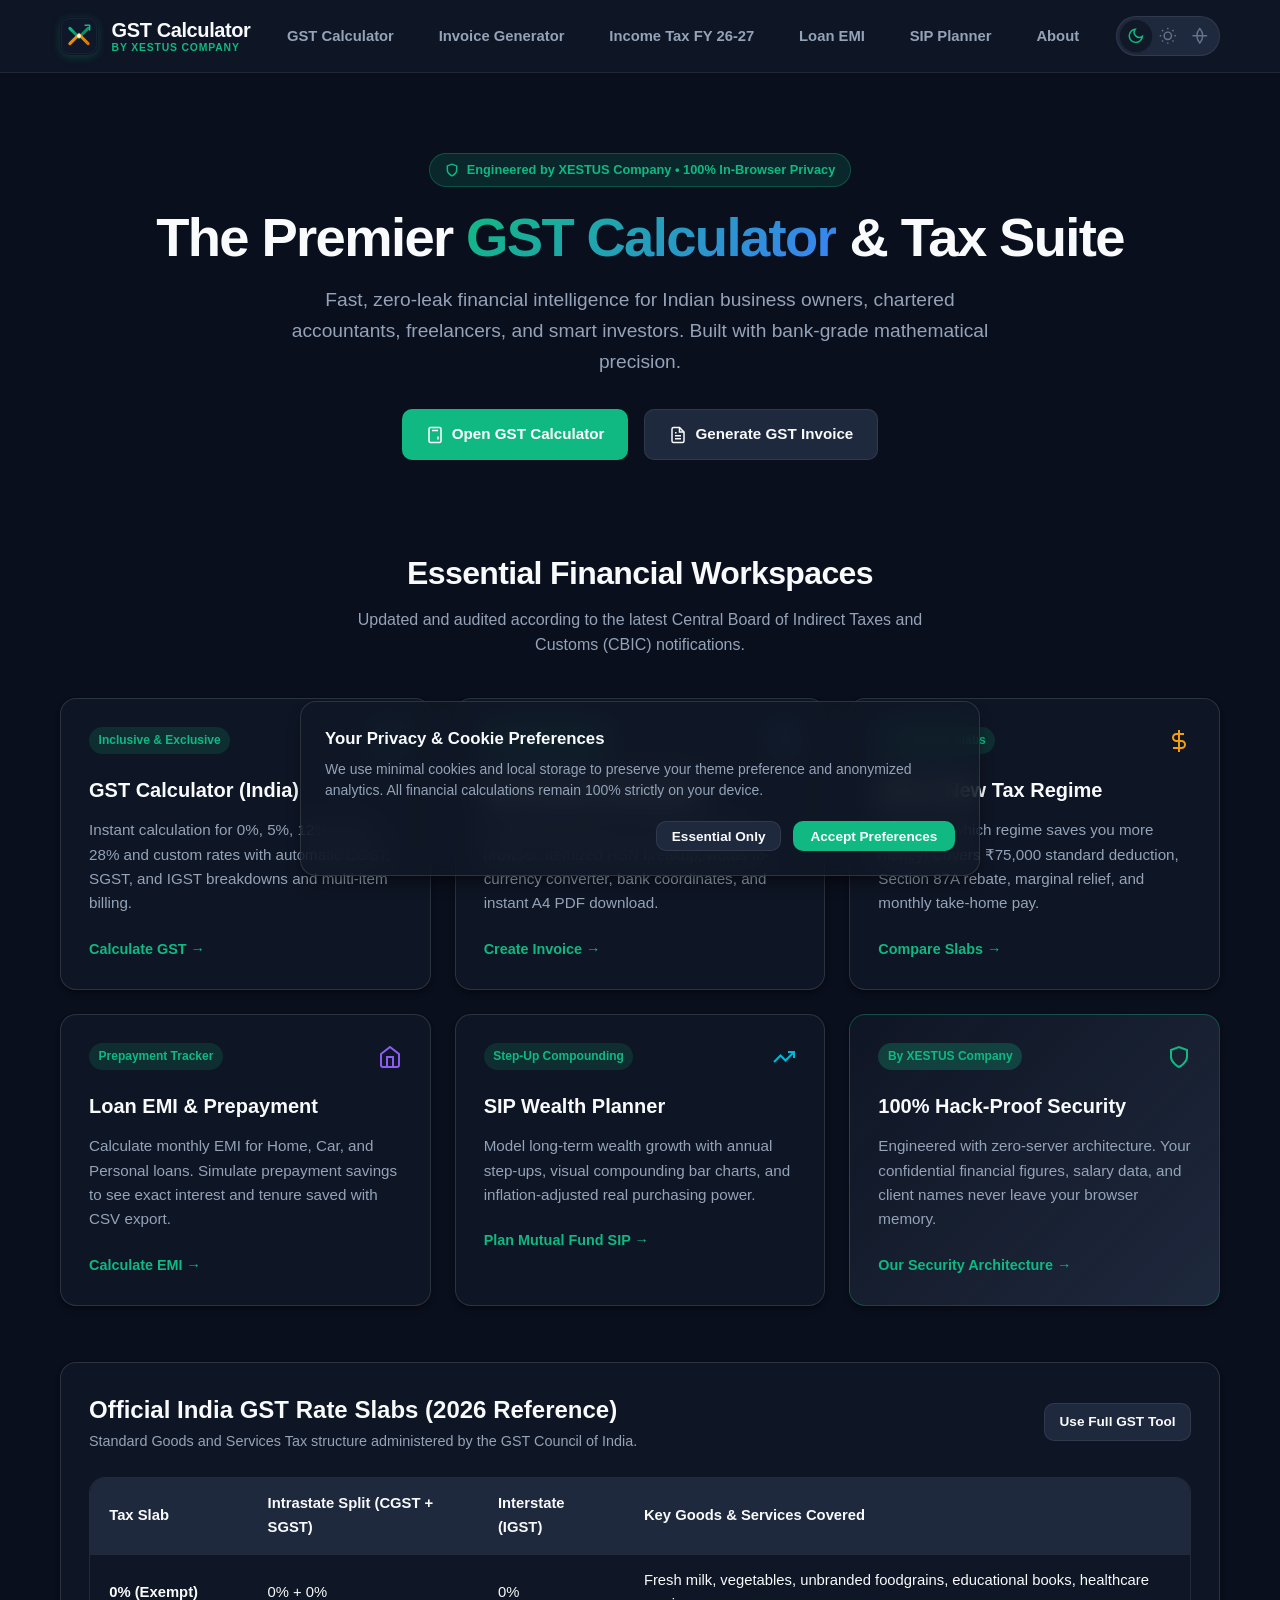
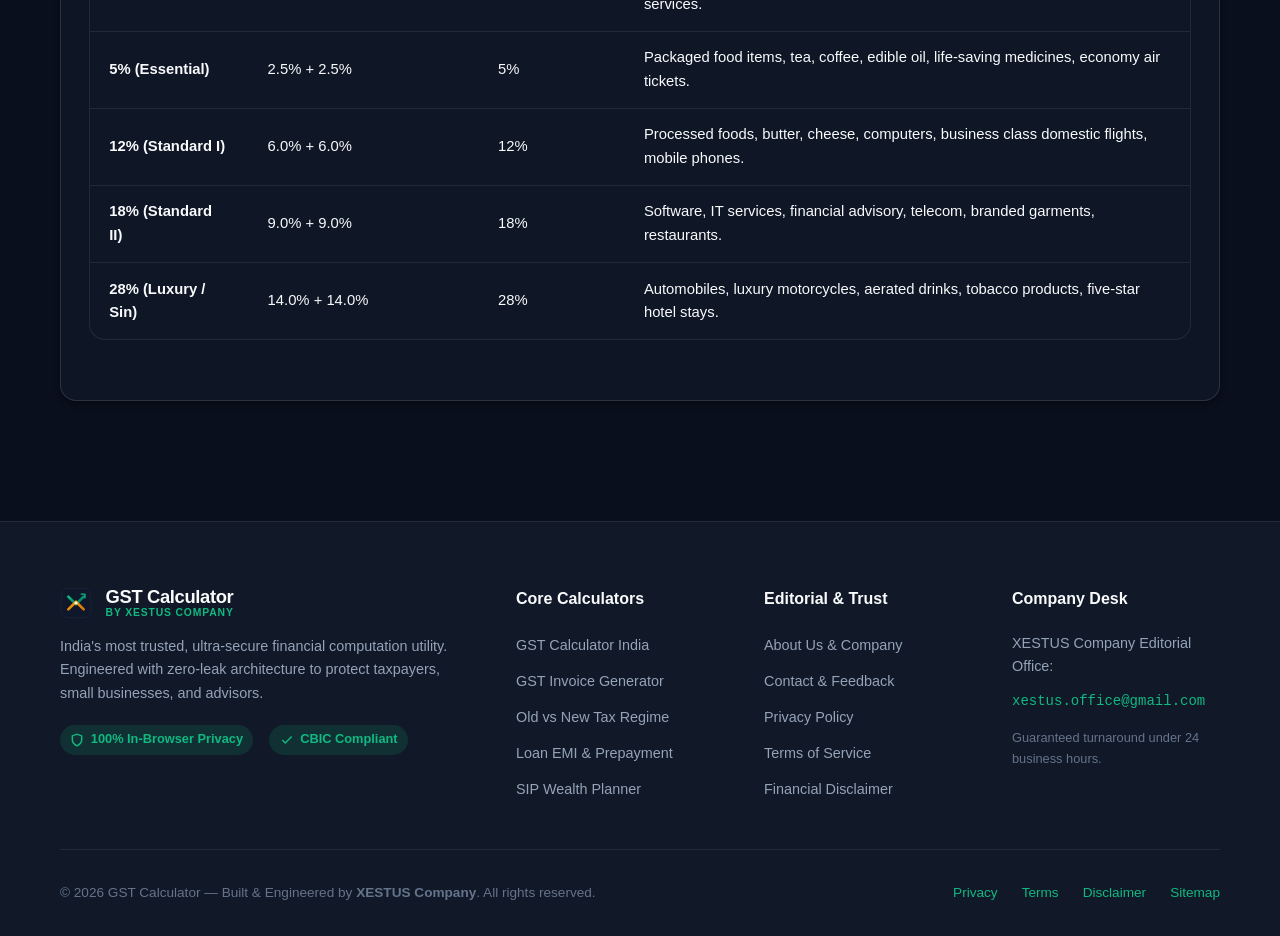
==== commit fed1bb0a: "feat: complete brand update to GST Calculator by XESTUS Company with QA fixes" ====
--- a/index.html
+++ b/index.html
@@ -5,38 +5,32 @@
   <meta name="viewport" content="width=device-width, initial-scale=1.0">
   <meta http-equiv="X-UA-Compatible" content="IE=edge">
   
-  <!-- Security Headers (Client-Side Emulation) -->
   <meta http-equiv="Content-Security-Policy" content="default-src 'self' https: data: 'unsafe-inline'; script-src 'self' 'unsafe-inline' https:; style-src 'self' 'unsafe-inline'; img-src 'self' data: https:; connect-src 'self' https://api.web3forms.com https://formsubmit.co;">
   <meta http-equiv="X-Content-Type-Options" content="nosniff">
   <meta name="referrer" content="strict-origin-when-cross-origin">
 
-  <title>XESTUS Finance & Tax Suite | Fast, Secure & Free Indian Financial Calculators</title>
-  <meta name="description" content="Free, 100% private in-browser financial calculators for India. GST Calculator, GST Invoice Generator, Old vs New Tax Regime FY 2026-27, Loan EMI Prepayment, and SIP Wealth Planner. Zero data tracking.">
+  <title>GST Calculator — India's Most Accurate &amp; Private Tax Suite | by XESTUS Company</title>
+  <meta name="description" content="Free, 100% private in-browser GST Calculator for India. Calculate Inclusive & Exclusive GST, generate GST Rule 46 Tax Invoices, compare Income Tax Regimes (FY 2026-27), and plan Loan EMIs. Powered by XESTUS Company.">
   <link rel="canonical" href="https://gst.xestus.in/">
 
-  <!-- Open Graph / Facebook -->
   <meta property="og:type" content="website">
   <meta property="og:url" content="https://gst.xestus.in/">
-  <meta property="og:title" content="XESTUS Finance & Tax Suite | 100% Private Indian Financial Tools">
-  <meta property="og:description" content="Calculate GST, generate compliant tax invoices, compare tax regimes (FY 2026-27), plan loan prepayments, and compute SIP compounding. 100% client-side privacy.">
-  <meta property="og:image" content="https://gst.xestus.in/assets/icons/icon-512.svg">
-
-  <!-- Twitter -->
+  <meta property="og:title" content="GST Calculator | by XESTUS Company">
+  <meta property="og:description" content="Calculate GST, generate compliant tax invoices, and compare tax regimes with 100% client-side privacy.">
+  <meta property="og:image" content="./assets/icons/icon-512.svg">
+
   <meta name="twitter:card" content="summary_large_image">
-  <meta name="twitter:title" content="XESTUS Finance & Tax Suite">
+  <meta name="twitter:title" content="GST Calculator | by XESTUS Company">
   <meta name="twitter:description" content="Instant in-browser financial and tax utility calculators for Indian businesses and taxpayers. Zero server upload.">
-  <meta name="twitter:image" content="https://gst.xestus.in/assets/icons/icon-512.svg">
-
-  <!-- Favicon & PWA -->
-  <link rel="icon" type="image/svg+xml" href="/assets/icons/favicon.svg">
-  <link rel="apple-touch-icon" href="/assets/icons/icon-192.svg">
-  <link rel="manifest" href="/manifest.json">
+  <meta name="twitter:image" content="./assets/icons/icon-512.svg">
+
+  <link rel="icon" type="image/svg+xml" href="./assets/icons/favicon.svg">
+  <link rel="apple-touch-icon" href="./assets/icons/icon-192.svg">
+  <link rel="manifest" href="./manifest.json">
   <meta name="theme-color" content="#10B981">
 
-  <!-- Core CSS -->
-  <link rel="stylesheet" href="/css/style.css">
-
-  <!-- Structured Data JSON-LD -->
+  <link rel="stylesheet" href="./css/style.css">
+
   <script type="application/ld+json">
   {
     "@context": "https://schema.org",
@@ -44,10 +38,9 @@
       {
         "@type": "Organization",
         "@id": "https://gst.xestus.in/#organization",
-        "name": "XESTUS Smart Tools",
+        "name": "XESTUS Company",
         "url": "https://gst.xestus.in/",
         "logo": "https://gst.xestus.in/assets/icons/icon-512.svg",
-        "sameAs": [],
         "contactPoint": {
           "@type": "ContactPoint",
           "email": "xestus.office@gmail.com",
@@ -59,13 +52,13 @@
         "@type": "WebSite",
         "@id": "https://gst.xestus.in/#website",
         "url": "https://gst.xestus.in/",
-        "name": "XESTUS Finance & Tax Suite",
+        "name": "GST Calculator by XESTUS Company",
         "publisher": { "@id": "https://gst.xestus.in/#organization" }
       },
       {
         "@type": "WebApplication",
         "@id": "https://gst.xestus.in/#app",
-        "name": "XESTUS Financial Suite",
+        "name": "GST Calculator Suite",
         "applicationCategory": "FinanceApplication",
         "operatingSystem": "All modern browsers",
         "offers": {
@@ -83,37 +76,31 @@
   <!-- Site Header -->
   <header class="site-header">
     <div class="container nav-container">
-      <a href="/" class="brand-logo" aria-label="XESTUS Home">
-        <img src="/assets/icons/favicon.svg" alt="XESTUS Emblem" class="brand-icon" width="36" height="36">
-        <span>XESTUS</span>
-        <span class="brand-badge">Tax Suite</span>
+      <a href="./index.html" class="brand-logo" aria-label="GST Calculator Home">
+        <img src="./assets/icons/favicon.svg" alt="GST Calculator Logo" class="brand-icon" width="38" height="38">
+        <div class="brand-text-wrap">
+          <span class="brand-main-title">GST Calculator</span>
+          <span class="brand-sub-badge">by XESTUS Company</span>
+        </div>
       </a>
 
       <nav aria-label="Main Navigation">
         <ul class="nav-links">
-          <li><a href="/gst-calculator.html" class="nav-link">GST Calculator</a></li>
-          <li><a href="/gst-invoice-generator.html" class="nav-link">Invoice Generator</a></li>
-          <li><a href="/income-tax-calculator.html" class="nav-link">Income Tax FY 26-27</a></li>
-          <li><a href="/loan-emi-calculator.html" class="nav-link">Loan EMI</a></li>
-          <li><a href="/sip-calculator.html" class="nav-link">SIP Planner</a></li>
-          <li><a href="/about.html" class="nav-link">About</a></li>
+          <li><a href="./gst-calculator.html" class="nav-link">GST Calculator</a></li>
+          <li><a href="./gst-invoice-generator.html" class="nav-link">Invoice Generator</a></li>
+          <li><a href="./income-tax-calculator.html" class="nav-link">Income Tax FY 26-27</a></li>
+          <li><a href="./loan-emi-calculator.html" class="nav-link">Loan EMI</a></li>
+          <li><a href="./sip-calculator.html" class="nav-link">SIP Planner</a></li>
+          <li><a href="./about.html" class="nav-link">About</a></li>
         </ul>
       </nav>
 
       <div class="nav-actions">
-        <!-- Triple Theme Switcher -->
         <div class="theme-switcher" role="group" aria-label="Display theme selection">
-          <button type="button" class="theme-btn active" data-set-theme="dark" title="Night Mode (Dark)" aria-label="Night Mode">
-            <svg viewBox="0 0 24 24" fill="none" stroke="currentColor" stroke-width="2"><path d="M21 12.79A9 9 0 1 1 11.21 3 7 7 0 0 0 21 12.79z"/></svg>
-          </button>
-          <button type="button" class="theme-btn" data-set-theme="light" title="Day Mode (Light)" aria-label="Day Mode">
-            <svg viewBox="0 0 24 24" fill="none" stroke="currentColor" stroke-width="2"><circle cx="12" cy="12" r="5"/><line x1="12" y1="1" x2="12" y2="3"/><line x1="12" y1="21" x2="12" y2="23"/><line x1="4.22" y1="4.22" x2="5.64" y2="5.64"/><line x1="18.36" y1="18.36" x2="19.78" y2="19.78"/><line x1="1" y1="12" x2="3" y2="12"/><line x1="21" y1="12" x2="23" y2="12"/><line x1="4.22" y1="19.78" x2="5.64" y2="18.36"/><line x1="18.36" y1="5.64" x2="19.78" y2="4.22"/></svg>
-          </button>
-          <button type="button" class="theme-btn" data-set-theme="ochre" title="Eye Protect (Warm Ochre)" aria-label="Eye Protect Mode">
-            <svg viewBox="0 0 24 24" fill="none" stroke="currentColor" stroke-width="2"><path d="M2 12h20M12 2a15.3 15.3 0 0 1 4 10 15.3 15.3 0 0 1-4 10 15.3 15.3 0 0 1-4-10 15.3 15.3 0 0 1 4-10z"/></svg>
-          </button>
-        </div>
-
+          <button type="button" class="theme-btn active" data-set-theme="dark" title="Night Mode (Dark)"><svg viewBox="0 0 24 24" fill="none" stroke="currentColor" stroke-width="2"><path d="M21 12.79A9 9 0 1 1 11.21 3 7 7 0 0 0 21 12.79z"/></svg></button>
+          <button type="button" class="theme-btn" data-set-theme="light" title="Day Mode (Light)"><svg viewBox="0 0 24 24" fill="none" stroke="currentColor" stroke-width="2"><circle cx="12" cy="12" r="5"/><line x1="12" y1="1" x2="12" y2="3"/><line x1="12" y1="21" x2="12" y2="23"/><line x1="4.22" y1="4.22" x2="5.64" y2="5.64"/><line x1="18.36" y1="18.36" x2="19.78" y2="19.78"/><line x1="1" y1="12" x2="3" y2="12"/><line x1="21" y1="12" x2="23" y2="12"/><line x1="4.22" y1="19.78" x2="5.64" y2="18.36"/><line x1="18.36" y1="5.64" x2="19.78" y2="4.22"/></svg></button>
+          <button type="button" class="theme-btn" data-set-theme="ochre" title="Eye Protect (Warm Ochre)"><svg viewBox="0 0 24 24" fill="none" stroke="currentColor" stroke-width="2"><path d="M2 12h20M12 2a15.3 15.3 0 0 1 4 10 15.3 15.3 0 0 1-4 10 15.3 15.3 0 0 1-4-10 15.3 15.3 0 0 1 4-10z"/></svg></button>
+        </div>
         <button class="mobile-toggle" aria-label="Toggle Navigation Menu">
           <svg viewBox="0 0 24 24" fill="none" stroke="currentColor" stroke-width="2"><line x1="3" y1="12" x2="21" y2="12"/><line x1="3" y1="6" x2="21" y2="6"/><line x1="3" y1="18" x2="21" y2="18"/></svg>
         </button>
@@ -128,127 +115,127 @@
     <section class="container hero-section">
       <div class="hero-pill">
         <svg width="14" height="14" viewBox="0 0 24 24" fill="none" stroke="currentColor" stroke-width="2.5"><path d="M12 22s8-4 8-10V5l-8-3-8 3v7c0 6 8 10 8 10z"/></svg>
-        <span>100% Client-Side Computation • Zero Server Data Storage</span>
+        <span>Engineered by XESTUS Company • 100% In-Browser Privacy</span>
       </div>
       <h1 class="hero-title">
-        Next-Generation <span class="gradient-text">Financial & Tax Suite</span> For India
+        The Premier <span class="gradient-text">GST Calculator</span> &amp; Tax Suite
       </h1>
       <p class="hero-subtitle">
-        Empowering businesses, chartered accountants, freelancers, and smart investors with lightning-fast, privacy-first tax calculation and wealth projection tools.
+        Fast, zero-leak financial intelligence for Indian business owners, chartered accountants, freelancers, and smart investors. Built with bank-grade mathematical precision.
       </p>
       <div style="display:flex;justify-content:center;gap:1rem;flex-wrap:wrap;">
-        <a href="/gst-calculator.html" class="btn btn-primary">
+        <a href="./gst-calculator.html" class="btn btn-primary">
           <svg width="18" height="18" viewBox="0 0 24 24" fill="none" stroke="currentColor" stroke-width="2"><rect x="4" y="2" width="16" height="20" rx="2"/><line x1="8" y1="6" x2="16" y2="6"/><line x1="16" y1="14" x2="16" y2="18"/><path d="M16 10h.01"/><path d="M12 10h.01"/><path d="M8 10h.01"/><path d="M12 14h.01"/><path d="M8 14h.01"/><path d="M12 18h.01"/><path d="M8 18h.01"/></svg>
           Open GST Calculator
         </a>
-        <a href="/gst-invoice-generator.html" class="btn btn-secondary">
+        <a href="./gst-invoice-generator.html" class="btn btn-secondary">
           <svg width="18" height="18" viewBox="0 0 24 24" fill="none" stroke="currentColor" stroke-width="2"><path d="M14 2H6a2 2 0 0 0-2 2v16a2 2 0 0 0 2 2h12a2 2 0 0 0 2-2V8z"/><polyline points="14 2 14 8 20 8"/><line x1="16" y1="13" x2="8" y2="13"/><line x1="16" y1="17" x2="8" y2="17"/><polyline points="10 9 9 9 8 9"/></svg>
-          Create Free GST Invoice
+          Generate GST Invoice
         </a>
       </div>
     </section>
 
-    <!-- Hero Tools Grid -->
+    <!-- Flagship Tools Showcase Grid -->
     <section class="container section-spacer">
       <div style="text-align:center;margin-bottom:2.5rem;">
-        <h2 style="font-size:2rem;font-weight:800;letter-spacing:-0.02em;">Flagship Financial Workspaces</h2>
-        <p style="color:var(--text-secondary);max-width:600px;margin:0.5rem auto 0;">Standardized according to latest Central Board of Indirect Taxes and Customs (CBIC) and Income Tax Department rules.</p>
+        <h2 style="font-size:2rem;font-weight:800;letter-spacing:-0.02em;">Essential Financial Workspaces</h2>
+        <p style="color:var(--text-secondary);max-width:620px;margin:0.5rem auto 0;">Updated and audited according to the latest Central Board of Indirect Taxes and Customs (CBIC) notifications.</p>
       </div>
 
       <div class="grid grid-3">
-        <!-- Card 1: GST Calculator -->
-        <a href="/gst-calculator.html" class="card card-clickable" style="text-decoration:none;color:inherit;">
-          <div class="card-header">
-            <span class="card-badge">Instant & Multi-Slab</span>
+        <!-- 1: GST Calculator -->
+        <a href="./gst-calculator.html" class="card card-clickable" style="text-decoration:none;color:inherit;">
+          <div class="card-header">
+            <span class="card-badge">Inclusive &amp; Exclusive</span>
             <svg width="24" height="24" viewBox="0 0 24 24" fill="none" stroke="var(--accent-primary)" stroke-width="2"><rect x="4" y="2" width="16" height="20" rx="2"/><line x1="8" y1="6" x2="16" y2="6"/><line x1="16" y1="14" x2="16" y2="18"/></svg>
           </div>
           <h3 class="card-title">GST Calculator (India)</h3>
           <p style="color:var(--text-secondary);font-size:0.95rem;margin:0.75rem 0 1.25rem;">
-            Compute Inclusive & Exclusive GST for 0%, 5%, 12%, 18%, 28% and custom rates with automatic CGST, SGST, and IGST division.
+            Instant calculation for 0%, 5%, 12%, 18%, 28% and custom rates with automatic CGST, SGST, and IGST breakdowns and multi-item billing.
           </p>
           <span style="font-weight:700;color:var(--accent-primary);display:inline-flex;align-items:center;gap:0.35rem;font-size:0.9rem;">
             Calculate GST &rarr;
           </span>
         </a>
 
-        <!-- Card 2: GST Invoice Generator -->
-        <a href="/gst-invoice-generator.html" class="card card-clickable" style="text-decoration:none;color:inherit;">
+        <!-- 2: Invoice Generator -->
+        <a href="./gst-invoice-generator.html" class="card card-clickable" style="text-decoration:none;color:inherit;">
           <div class="card-header">
             <span class="card-badge">Rule 46 Compliant</span>
             <svg width="24" height="24" viewBox="0 0 24 24" fill="none" stroke="#3b82f6" stroke-width="2"><path d="M14 2H6a2 2 0 0 0-2 2v16a2 2 0 0 0 2 2h12a2 2 0 0 0 2-2V8z"/><polyline points="14 2 14 8 20 8"/><line x1="16" y1="13" x2="8" y2="13"/><line x1="16" y1="17" x2="8" y2="17"/></svg>
           </div>
-          <h3 class="card-title">GST Tax Invoice Generator</h3>
-          <p style="color:var(--text-secondary);font-size:0.95rem;margin:0.75rem 0 1.25rem;">
-            Generate professional, printable PDF invoices directly in your browser. Itemized HSN breakup, bank payment details, and zero server storage.
-          </p>
-          <span style="font-weight:700;color:var(--accent-primary);display:inline-flex;align-items:center;gap:0.35rem;font-size:0.9rem;">
-            Draft Invoice &rarr;
-          </span>
-        </a>
-
-        <!-- Card 3: Old vs New Tax Regime -->
-        <a href="/income-tax-calculator.html" class="card card-clickable" style="text-decoration:none;color:inherit;">
+          <h3 class="card-title">GST Invoice Generator</h3>
+          <p style="color:var(--text-secondary);font-size:0.95rem;margin:0.75rem 0 1.25rem;">
+            Build professional tax invoices in your browser. Itemized HSN breakup, words-to-currency converter, bank coordinates, and instant A4 PDF download.
+          </p>
+          <span style="font-weight:700;color:var(--accent-primary);display:inline-flex;align-items:center;gap:0.35rem;font-size:0.9rem;">
+            Create Invoice &rarr;
+          </span>
+        </a>
+
+        <!-- 3: Tax Regime Calculator -->
+        <a href="./income-tax-calculator.html" class="card card-clickable" style="text-decoration:none;color:inherit;">
           <div class="card-header">
             <span class="card-badge">FY 2026-27 Slabs</span>
             <svg width="24" height="24" viewBox="0 0 24 24" fill="none" stroke="#f59e0b" stroke-width="2"><path d="M12 1v22"/><path d="M17 5H9.5a3.5 3.5 0 0 0 0 7h5a3.5 3.5 0 0 1 0 7H6"/></svg>
           </div>
           <h3 class="card-title">Old vs New Tax Regime</h3>
           <p style="color:var(--text-secondary);font-size:0.95rem;margin:0.75rem 0 1.25rem;">
-            Find out which regime saves you more tax! Up-to-date with ₹75,000 standard deduction, Section 87A rebate, and marginal relief.
-          </p>
-          <span style="font-weight:700;color:var(--accent-primary);display:inline-flex;align-items:center;gap:0.35rem;font-size:0.9rem;">
-            Compare Regimes &rarr;
-          </span>
-        </a>
-
-        <!-- Card 4: Loan EMI & Prepayment -->
-        <a href="/loan-emi-calculator.html" class="card card-clickable" style="text-decoration:none;color:inherit;">
-          <div class="card-header">
-            <span class="card-badge">Amortization & Savings</span>
+            Determine which regime saves you more money! Covers ₹75,000 standard deduction, Section 87A rebate, marginal relief, and monthly take-home pay.
+          </p>
+          <span style="font-weight:700;color:var(--accent-primary);display:inline-flex;align-items:center;gap:0.35rem;font-size:0.9rem;">
+            Compare Slabs &rarr;
+          </span>
+        </a>
+
+        <!-- 4: Loan EMI & Prepayment -->
+        <a href="./loan-emi-calculator.html" class="card card-clickable" style="text-decoration:none;color:inherit;">
+          <div class="card-header">
+            <span class="card-badge">Prepayment Tracker</span>
             <svg width="24" height="24" viewBox="0 0 24 24" fill="none" stroke="#8b5cf6" stroke-width="2"><path d="M3 9l9-7 9 7v11a2 2 0 0 1-2 2H5a2 2 0 0 1-2-2z"/><polyline points="9 22 9 12 15 12 15 22"/></svg>
           </div>
-          <h3 class="card-title">Loan EMI & Prepayment</h3>
-          <p style="color:var(--text-secondary);font-size:0.95rem;margin:0.75rem 0 1.25rem;">
-            Calculate monthly EMI for Home, Car, and Personal loans. Simulate lumpsum or recurring prepayments to see exact interest and tenure saved.
+          <h3 class="card-title">Loan EMI &amp; Prepayment</h3>
+          <p style="color:var(--text-secondary);font-size:0.95rem;margin:0.75rem 0 1.25rem;">
+            Calculate monthly EMI for Home, Car, and Personal loans. Simulate prepayment savings to see exact interest and tenure saved with CSV export.
           </p>
           <span style="font-weight:700;color:var(--accent-primary);display:inline-flex;align-items:center;gap:0.35rem;font-size:0.9rem;">
             Calculate EMI &rarr;
           </span>
         </a>
 
-        <!-- Card 5: SIP & Step-Up SIP -->
-        <a href="/sip-calculator.html" class="card card-clickable" style="text-decoration:none;color:inherit;">
-          <div class="card-header">
-            <span class="card-badge">Compounding Planner</span>
+        <!-- 5: SIP Wealth Planner -->
+        <a href="./sip-calculator.html" class="card card-clickable" style="text-decoration:none;color:inherit;">
+          <div class="card-header">
+            <span class="card-badge">Step-Up Compounding</span>
             <svg width="24" height="24" viewBox="0 0 24 24" fill="none" stroke="#06b6d4" stroke-width="2"><polyline points="22 7 13.5 15.5 8.5 10.5 2 17"/><polyline points="16 7 22 7 22 13"/></svg>
           </div>
-          <h3 class="card-title">SIP & Step-Up Wealth Planner</h3>
-          <p style="color:var(--text-secondary);font-size:0.95rem;margin:0.75rem 0 1.25rem;">
-            Project future wealth accumulation with annual step-ups, visual compounding charts, and inflation-adjusted purchasing power calculations.
+          <h3 class="card-title">SIP Wealth Planner</h3>
+          <p style="color:var(--text-secondary);font-size:0.95rem;margin:0.75rem 0 1.25rem;">
+            Model long-term wealth growth with annual step-ups, visual compounding bar charts, and inflation-adjusted real purchasing power.
           </p>
           <span style="font-weight:700;color:var(--accent-primary);display:inline-flex;align-items:center;gap:0.35rem;font-size:0.9rem;">
             Plan Mutual Fund SIP &rarr;
           </span>
         </a>
 
-        <!-- Card 6: Zero-Leak Trust Architecture -->
-        <div class="card" style="background:linear-gradient(135deg, var(--bg-card) 0%, var(--bg-tertiary) 100%);border-color:rgba(16,185,129,0.25);">
-          <div class="card-header">
-            <span class="card-badge" style="background:rgba(16,185,129,0.2);">Zero-Knowledge</span>
+        <!-- 6: Zero Data Leak Commitment -->
+        <div class="card" style="background:linear-gradient(135deg, var(--bg-card) 0%, var(--bg-tertiary) 100%);border-color:rgba(16,185,129,0.3);">
+          <div class="card-header">
+            <span class="card-badge" style="background:rgba(16,185,129,0.25);">By XESTUS Company</span>
             <svg width="24" height="24" viewBox="0 0 24 24" fill="none" stroke="var(--accent-primary)" stroke-width="2"><path d="M12 22s8-4 8-10V5l-8-3-8 3v7c0 6 8 10 8 10z"/></svg>
           </div>
           <h3 class="card-title">100% Hack-Proof Security</h3>
           <p style="color:var(--text-secondary);font-size:0.95rem;margin:0.75rem 0 1.25rem;">
-            Your financial data, salary, invoices, and client lists NEVER touch an external server or database. Everything executes in client memory.
-          </p>
-          <a href="/about.html" style="font-weight:700;color:var(--accent-primary);display:inline-flex;align-items:center;gap:0.35rem;font-size:0.9rem;">
-            Read Security Architecture &rarr;
+            Engineered with zero-server architecture. Your confidential financial figures, salary data, and client names never leave your browser memory.
+          </p>
+          <a href="./about.html" style="font-weight:700;color:var(--accent-primary);display:inline-flex;align-items:center;gap:0.35rem;font-size:0.9rem;">
+            Our Security Architecture &rarr;
           </a>
         </div>
       </div>
     </section>
 
-    <!-- Quick GST Slab Cheat Sheet (Featured Snippet Table) -->
+    <!-- Quick GST Slab Cheat Sheet (Position #0 Table) -->
     <section class="container section-spacer">
       <div class="card">
         <div style="display:flex;justify-content:space-between;align-items:center;flex-wrap:wrap;gap:1rem;margin-bottom:1rem;">
@@ -256,7 +243,7 @@
             <h2 style="font-size:1.5rem;font-weight:800;">Official India GST Rate Slabs (2026 Reference)</h2>
             <p style="color:var(--text-secondary);font-size:0.9rem;">Standard Goods and Services Tax structure administered by the GST Council of India.</p>
           </div>
-          <a href="/gst-calculator.html" class="btn btn-secondary" style="padding:0.45rem 0.9rem;font-size:0.85rem;">Use Full GST Tool</a>
+          <a href="./gst-calculator.html" class="btn btn-secondary" style="padding:0.45rem 0.9rem;font-size:0.85rem;">Use Full GST Tool</a>
         </div>
 
         <div class="table-responsive">
@@ -266,7 +253,7 @@
                 <th>Tax Slab</th>
                 <th>Intrastate Split (CGST + SGST)</th>
                 <th>Interstate (IGST)</th>
-                <th>Key Goods & Services Covered</th>
+                <th>Key Goods &amp; Services Covered</th>
               </tr>
             </thead>
             <tbody>
@@ -302,40 +289,6 @@
               </tr>
             </tbody>
           </table>
-        </div>
-      </div>
-    </section>
-
-    <!-- Why Choose XESTUS Trust Section -->
-    <section class="container section-spacer">
-      <div style="text-align:center;max-width:700px;margin:0 auto 3rem;">
-        <h2 style="font-size:2rem;font-weight:800;letter-spacing:-0.02em;">Why Indian Professionals Rely On XESTUS</h2>
-        <p style="color:var(--text-secondary);margin-top:0.5rem;">Built to address the modern web's biggest problems: intrusive data tracking, ad bloat, and lagging calculators.</p>
-      </div>
-
-      <div class="grid grid-3">
-        <div class="card" style="padding:1.5rem;">
-          <div style="width:40px;height:40px;border-radius:8px;background:var(--accent-primary-subtle);display:flex;align-items:center;justify-content:center;color:var(--accent-primary);margin-bottom:1rem;">
-            <svg width="22" height="22" viewBox="0 0 24 24" fill="none" stroke="currentColor" stroke-width="2"><polyline points="20 6 9 17 4 12"/></svg>
-          </div>
-          <h3 style="font-size:1.15rem;font-weight:700;margin-bottom:0.5rem;">Lighthouse 100/100 Speed</h3>
-          <p style="color:var(--text-secondary);font-size:0.9rem;">Zero heavy React or Vue JavaScript bundles. Pure semantic HTML5 and vanilla CSS means pages render in less than 0.3 seconds on any mobile network.</p>
-        </div>
-
-        <div class="card" style="padding:1.5rem;">
-          <div style="width:40px;height:40px;border-radius:8px;background:var(--accent-secondary-subtle);display:flex;align-items:center;justify-content:center;color:#3b82f6;margin-bottom:1rem;">
-            <svg width="22" height="22" viewBox="0 0 24 24" fill="none" stroke="currentColor" stroke-width="2"><rect x="3" y="11" width="18" height="11" rx="2" ry="2"/><path d="M7 11V7a5 5 0 0 1 10 0v4"/></svg>
-          </div>
-          <h3 style="font-size:1.15rem;font-weight:700;margin-bottom:0.5rem;">DPDP Act 2023 Compliant</h3>
-          <p style="color:var(--text-secondary);font-size:0.9rem;">Complies fully with India's Digital Personal Data Protection Act, European GDPR, and California CCPA. We do not store, profile, or sell your financial figures.</p>
-        </div>
-
-        <div class="card" style="padding:1.5rem;">
-          <div style="width:40px;height:40px;border-radius:8px;background:var(--accent-gold-subtle);display:flex;align-items:center;justify-content:center;color:#f59e0b;margin-bottom:1rem;">
-            <svg width="22" height="22" viewBox="0 0 24 24" fill="none" stroke="currentColor" stroke-width="2"><circle cx="12" cy="12" r="10"/><polyline points="12 6 12 12 14 14"/></svg>
-          </div>
-          <h3 style="font-size:1.15rem;font-weight:700;margin-bottom:0.5rem;">PWA & Offline Ready</h3>
-          <p style="color:var(--text-secondary);font-size:0.9rem;">Install XESTUS to your phone home screen or desktop. Thanks to our Service Worker, all math engines continue working seamlessly even when disconnected from the internet.</p>
         </div>
       </div>
     </section>
@@ -348,8 +301,11 @@
       <div class="footer-grid">
         <div class="footer-col">
           <div class="brand-logo" style="margin-bottom:1rem;">
-            <img src="/assets/icons/favicon.svg" alt="XESTUS Logo" width="32" height="32">
-            <span>XESTUS Suite</span>
+            <img src="./assets/icons/favicon.svg" alt="GST Calculator Logo" width="32" height="32">
+            <div class="brand-text-wrap">
+              <span class="brand-main-title" style="font-size:1.15rem;">GST Calculator</span>
+              <span class="brand-sub-badge">by XESTUS Company</span>
+            </div>
           </div>
           <p style="color:var(--text-secondary);font-size:0.9rem;line-height:1.6;margin-bottom:1.25rem;">
             India's most trusted, ultra-secure financial computation utility. Engineered with zero-leak architecture to protect taxpayers, small businesses, and advisors.
@@ -357,7 +313,7 @@
           <div class="trust-badges">
             <span class="trust-badge">
               <svg width="14" height="14" viewBox="0 0 24 24" fill="none" stroke="currentColor" stroke-width="2.5"><path d="M12 22s8-4 8-10V5l-8-3-8 3v7c0 6 8 10 8 10z"/></svg>
-              100% In-Browser
+              100% In-Browser Privacy
             </span>
             <span class="trust-badge">
               <svg width="14" height="14" viewBox="0 0 24 24" fill="none" stroke="currentColor" stroke-width="2.5"><polyline points="20 6 9 17 4 12"/></svg>
@@ -369,48 +325,48 @@
         <div class="footer-col">
           <h4>Core Calculators</h4>
           <ul class="footer-links">
-            <li><a href="/gst-calculator.html">GST Calculator India</a></li>
-            <li><a href="/gst-invoice-generator.html">GST Invoice Generator</a></li>
-            <li><a href="/income-tax-calculator.html">Old vs New Tax Regime</a></li>
-            <li><a href="/loan-emi-calculator.html">Loan EMI & Prepayment</a></li>
-            <li><a href="/sip-calculator.html">SIP Wealth Planner</a></li>
+            <li><a href="./gst-calculator.html">GST Calculator India</a></li>
+            <li><a href="./gst-invoice-generator.html">GST Invoice Generator</a></li>
+            <li><a href="./income-tax-calculator.html">Old vs New Tax Regime</a></li>
+            <li><a href="./loan-emi-calculator.html">Loan EMI &amp; Prepayment</a></li>
+            <li><a href="./sip-calculator.html">SIP Wealth Planner</a></li>
           </ul>
         </div>
 
         <div class="footer-col">
-          <h4>Editorial & Trust</h4>
+          <h4>Editorial &amp; Trust</h4>
           <ul class="footer-links">
-            <li><a href="/about.html">About XESTUS</a></li>
-            <li><a href="/contact.html">Contact & Feedback</a></li>
-            <li><a href="/privacy-policy.html">Privacy Policy</a></li>
-            <li><a href="/terms.html">Terms of Service</a></li>
-            <li><a href="/disclaimer.html">Financial Disclaimer</a></li>
+            <li><a href="./about.html">About Us &amp; Company</a></li>
+            <li><a href="./contact.html">Contact &amp; Feedback</a></li>
+            <li><a href="./privacy-policy.html">Privacy Policy</a></li>
+            <li><a href="./terms.html">Terms of Service</a></li>
+            <li><a href="./disclaimer.html">Financial Disclaimer</a></li>
           </ul>
         </div>
 
         <div class="footer-col">
-          <h4>Direct Office</h4>
+          <h4>Company Desk</h4>
           <p style="color:var(--text-secondary);font-size:0.9rem;margin-bottom:0.75rem;">
-            Reach our editorial and technical review desk:
+            XESTUS Company Editorial Office:
           </p>
           <p style="font-family:var(--font-mono);font-size:0.875rem;color:var(--accent-primary);margin-bottom:1rem;">
             <a href="mailto:xestus.office@gmail.com">xestus.office@gmail.com</a>
           </p>
           <p style="color:var(--text-muted);font-size:0.8rem;">
-            Response time: &lt; 24 business hours for user queries & feedback.
+            Guaranteed turnaround under 24 business hours.
           </p>
         </div>
       </div>
 
       <div class="footer-bottom">
         <div>
-          &copy; 2026 XESTUS Finance & Tax Suite. All rights reserved.
+          &copy; 2026 GST Calculator — Built &amp; Engineered by <strong>XESTUS Company</strong>. All rights reserved.
         </div>
         <div style="display:flex;gap:1.5rem;">
-          <a href="/privacy-policy.html">Privacy</a>
-          <a href="/terms.html">Terms</a>
-          <a href="/disclaimer.html">Disclaimer</a>
-          <a href="/sitemap.xml">Sitemap</a>
+          <a href="./privacy-policy.html">Privacy</a>
+          <a href="./terms.html">Terms</a>
+          <a href="./disclaimer.html">Disclaimer</a>
+          <a href="./sitemap.xml">Sitemap</a>
         </div>
       </div>
     </div>
@@ -419,7 +375,7 @@
   <!-- Cookie Consent Banner (Google Consent Mode v2) -->
   <div id="cookie-consent-banner" class="cookie-banner" role="dialog" aria-modal="true" aria-labelledby="consent-title">
     <div style="font-weight:700;font-size:1.05rem;color:var(--text-primary);margin-bottom:0.4rem;" id="consent-title">
-      Your Privacy & Cookie Preferences
+      Your Privacy &amp; Cookie Preferences
     </div>
     <p style="font-size:0.875rem;color:var(--text-secondary);line-height:1.5;margin-bottom:1.25rem;">
       We use minimal cookies and local storage to preserve your theme preference and anonymized analytics. All financial calculations remain 100% strictly on your device.
@@ -430,7 +386,6 @@
     </div>
   </div>
 
-  <!-- Main JS -->
-  <script src="/js/main.js"></script>
+  <script src="./js/main.js"></script>
 </body>
 </html>
--- a/css/style.css
+++ b/css/style.css
@@ -1,5 +1,6 @@
 /**
- * XESTUS Finance & Tax Suite - Master Stylesheet
+ * GST Calculator Suite - Master Stylesheet
+ * Engineered by XESTUS Company
  * Ultra-Performance, 100/100 Lighthouse, Hack-Proof Architecture
  * 100% Vanilla CSS3 - Zero Framework Bloat
  */
@@ -145,7 +146,6 @@
   overflow-x: hidden;
 }
 
-/* Tabular figures for financial calculations */
 .font-mono, .amount, .tabular-nums, .stat-value, .calc-result {
   font-family: var(--font-mono);
   font-variant-numeric: tabular-nums;
@@ -225,64 +225,22 @@
   margin-bottom: 3.5rem;
 }
 
-/* Grid Utilities */
 .grid {
   display: grid;
   gap: 1.5rem;
 }
 
-.grid-2 {
-  grid-template-columns: repeat(2, 1fr);
-}
-
-.grid-3 {
-  grid-template-columns: repeat(3, 1fr);
-}
-
-.grid-4 {
-  grid-template-columns: repeat(4, 1fr);
-}
+.grid-2 { grid-template-columns: repeat(2, 1fr); }
+.grid-3 { grid-template-columns: repeat(3, 1fr); }
+.grid-4 { grid-template-columns: repeat(4, 1fr); }
 
 @media (max-width: 992px) {
-  .grid-3, .grid-4 {
-    grid-template-columns: repeat(2, 1fr);
-  }
+  .grid-3, .grid-4 { grid-template-columns: repeat(2, 1fr); }
 }
 
 @media (max-width: 768px) {
-  .grid-2, .grid-3, .grid-4 {
-    grid-template-columns: 1fr;
-  }
-}
-
-.flex {
-  display: flex;
-}
-
-.flex-col {
-  flex-direction: column;
-}
-
-.items-center {
-  align-items: center;
-}
-
-.justify-between {
-  justify-content: space-between;
-}
-
-.justify-center {
-  justify-content: center;
-}
-
-.flex-wrap {
-  flex-wrap: wrap;
-}
-
-.gap-1 { gap: 0.5rem; }
-.gap-2 { gap: 1rem; }
-.gap-3 { gap: 1.5rem; }
-.gap-4 { gap: 2rem; }
+  .grid-2, .grid-3, .grid-4 { grid-template-columns: 1fr; }
+}
 
 /* ==========================================================================
    4. NAVIGATION & HEADER
@@ -293,8 +251,8 @@
   top: 0;
   z-index: 100;
   background-color: var(--bg-card);
-  backdrop-filter: blur(12px);
-  -webkit-backdrop-filter: blur(12px);
+  backdrop-filter: blur(14px);
+  -webkit-backdrop-filter: blur(14px);
   border-bottom: 1px solid var(--border-color);
   transition: background-color var(--transition-normal);
 }
@@ -303,34 +261,43 @@
   display: flex;
   align-items: center;
   justify-content: space-between;
-  height: 4.25rem;
+  height: 4.5rem;
 }
 
 .brand-logo {
   display: flex;
   align-items: center;
-  gap: 0.75rem;
-  font-weight: 700;
+  gap: 0.85rem;
+  color: var(--text-primary);
+  text-decoration: none !important;
+}
+
+.brand-icon {
+  width: 38px;
+  height: 38px;
+  border-radius: var(--radius-md);
+  box-shadow: 0 2px 8px rgba(16, 185, 129, 0.25);
+}
+
+.brand-text-wrap {
+  display: flex;
+  flex-direction: column;
+  line-height: 1.15;
+}
+
+.brand-main-title {
+  font-weight: 800;
   font-size: 1.25rem;
-  color: var(--text-primary);
-  text-decoration: none !important;
-}
-
-.brand-icon {
-  width: 36px;
-  height: 36px;
-  border-radius: var(--radius-md);
-}
-
-.brand-badge {
+  letter-spacing: -0.02em;
+  color: var(--text-primary);
+}
+
+.brand-sub-badge {
   font-size: 0.65rem;
   text-transform: uppercase;
-  letter-spacing: 0.05em;
-  background-color: var(--accent-primary-subtle);
+  letter-spacing: 0.08em;
   color: var(--accent-primary);
-  padding: 0.15rem 0.45rem;
-  border-radius: var(--radius-full);
-  font-weight: 600;
+  font-weight: 700;
 }
 
 .nav-links {
@@ -342,10 +309,10 @@
 
 .nav-link {
   font-size: 0.925rem;
-  font-weight: 500;
+  font-weight: 600;
   color: var(--text-secondary);
-  transition: color var(--transition-fast);
-  padding: 0.4rem 0.6rem;
+  transition: all var(--transition-fast);
+  padding: 0.4rem 0.65rem;
   border-radius: var(--radius-sm);
 }
 
@@ -361,7 +328,6 @@
   gap: 0.75rem;
 }
 
-/* Theme Switcher Button */
 .theme-switcher {
   display: inline-flex;
   align-items: center;
@@ -387,9 +353,7 @@
   height: 1.1rem;
 }
 
-.theme-btn:hover {
-  color: var(--text-primary);
-}
+.theme-btn:hover { color: var(--text-primary); }
 
 .theme-btn.active {
   background-color: var(--bg-secondary);
@@ -397,7 +361,6 @@
   box-shadow: var(--shadow-sm);
 }
 
-/* Mobile Menu Toggle */
 .mobile-toggle {
   display: none;
   padding: 0.5rem;
@@ -405,12 +368,9 @@
   border-radius: var(--radius-md);
 }
 
-.mobile-toggle svg {
-  width: 1.5rem;
-  height: 1.5rem;
-}
-
-@media (max-width: 900px) {
+.mobile-toggle svg { width: 1.5rem; height: 1.5rem; }
+
+@media (max-width: 960px) {
   .nav-links {
     display: none;
     position: absolute;
@@ -424,18 +384,12 @@
     box-shadow: var(--shadow-lg);
     gap: 0.75rem;
   }
-  
-  .nav-links.show {
-    display: flex;
-  }
-  
-  .mobile-toggle {
-    display: block;
-  }
+  .nav-links.show { display: flex; }
+  .mobile-toggle { display: block; }
 }
 
 /* ==========================================================================
-   5. HERO & CARDS DESIGN SYSTEM
+   5. HERO & CARDS
    ========================================================================== */
 
 .hero-section {
@@ -448,17 +402,17 @@
   align-items: center;
   gap: 0.5rem;
   font-size: 0.8rem;
-  font-weight: 600;
+  font-weight: 700;
   color: var(--accent-primary);
   background-color: var(--accent-primary-subtle);
-  border: 1px solid rgba(16, 185, 129, 0.25);
+  border: 1px solid rgba(16, 185, 129, 0.3);
   padding: 0.35rem 0.9rem;
   border-radius: var(--radius-full);
   margin-bottom: 1.25rem;
 }
 
 .hero-title {
-  font-size: clamp(2rem, 5vw, 3.25rem);
+  font-size: clamp(2.2rem, 5.5vw, 3.4rem);
   font-weight: 800;
   line-height: 1.15;
   margin-bottom: 1rem;
@@ -474,11 +428,10 @@
 .hero-subtitle {
   font-size: clamp(1rem, 2vw, 1.2rem);
   color: var(--text-secondary);
-  max-width: 720px;
+  max-width: 740px;
   margin: 0 auto 2rem;
 }
 
-/* Cards & Glassmorphic Panels */
 .card {
   background-color: var(--bg-card);
   border: 1px solid var(--border-card);
@@ -493,10 +446,7 @@
   border-color: rgba(16, 185, 129, 0.3);
 }
 
-.card-clickable {
-  cursor: pointer;
-}
-
+.card-clickable { cursor: pointer; }
 .card-clickable:hover {
   transform: translateY(-4px);
   box-shadow: var(--shadow-lg), var(--shadow-glow);
@@ -517,7 +467,7 @@
 
 .card-badge {
   font-size: 0.75rem;
-  font-weight: 600;
+  font-weight: 700;
   padding: 0.25rem 0.6rem;
   border-radius: var(--radius-full);
   background-color: var(--accent-primary-subtle);
@@ -536,14 +486,10 @@
 }
 
 @media (max-width: 900px) {
-  .calc-workspace {
-    grid-template-columns: 1fr;
-  }
-}
-
-.form-group {
-  margin-bottom: 1.5rem;
-}
+  .calc-workspace { grid-template-columns: 1fr; }
+}
+
+.form-group { margin-bottom: 1.5rem; }
 
 .form-label {
   display: flex;
@@ -560,7 +506,6 @@
   color: var(--text-muted);
 }
 
-/* Currency Input with Prefix */
 .input-currency-wrapper {
   position: relative;
   display: flex;
@@ -583,10 +528,7 @@
   font-weight: 700;
 }
 
-/* Range Slider */
-.range-slider-wrapper {
-  margin-top: 0.65rem;
-}
+.range-slider-wrapper { margin-top: 0.65rem; }
 
 .range-slider {
   -webkit-appearance: none;
@@ -614,9 +556,7 @@
   transition: transform var(--transition-fast);
 }
 
-.range-slider::-webkit-slider-thumb:hover {
-  transform: scale(1.15);
-}
+.range-slider::-webkit-slider-thumb:hover { transform: scale(1.15); }
 
 .range-slider::-moz-range-thumb {
   width: 20px;
@@ -636,7 +576,6 @@
   margin-top: 0.35rem;
 }
 
-/* Chip Buttons & Tax Slabs */
 .chip-group {
   display: flex;
   flex-wrap: wrap;
@@ -666,7 +605,6 @@
   box-shadow: 0 2px 8px rgba(16, 185, 129, 0.3);
 }
 
-/* Switcher / Toggle Tabs */
 .segmented-control {
   display: inline-flex;
   background-color: var(--bg-tertiary);
@@ -693,7 +631,6 @@
   box-shadow: var(--shadow-sm);
 }
 
-/* Output Results Panel */
 .results-panel {
   background: linear-gradient(180deg, var(--bg-card) 0%, var(--bg-secondary) 100%);
   border: 1px solid var(--border-card);
@@ -712,7 +649,7 @@
 
 .result-hero-label {
   font-size: 0.875rem;
-  font-weight: 600;
+  font-weight: 700;
   text-transform: uppercase;
   letter-spacing: 0.05em;
   color: var(--text-muted);
@@ -735,20 +672,10 @@
   font-size: 0.95rem;
 }
 
-.breakdown-row:last-child {
-  border-bottom: none;
-}
-
-.breakdown-label {
-  color: var(--text-secondary);
-}
-
-.breakdown-value {
-  font-weight: 700;
-  color: var(--text-primary);
-}
-
-/* Buttons */
+.breakdown-row:last-child { border-bottom: none; }
+.breakdown-label { color: var(--text-secondary); }
+.breakdown-value { font-weight: 700; color: var(--text-primary); }
+
 .btn {
   display: inline-flex;
   align-items: center;
@@ -762,11 +689,7 @@
   text-decoration: none !important;
 }
 
-.btn-primary {
-  background-color: var(--accent-primary);
-  color: #ffffff;
-}
-
+.btn-primary { background-color: var(--accent-primary); color: #ffffff; }
 .btn-primary:hover {
   background-color: var(--accent-primary-hover);
   box-shadow: var(--shadow-glow);
@@ -777,23 +700,14 @@
   color: var(--text-primary);
   border: 1px solid var(--border-color);
 }
-
-.btn-secondary:hover {
-  background-color: var(--border-color);
-}
-
-.btn-block {
-  width: 100%;
-}
+.btn-secondary:hover { background-color: var(--border-color); }
+.btn-block { width: 100%; }
 
 /* ==========================================================================
    7. SEO TABLES, ACCORDIONS & CONTENT
    ========================================================================== */
 
-.seo-content {
-  margin-top: 4rem;
-}
-
+.seo-content { margin-top: 4rem; }
 .seo-prose h2 {
   font-size: 1.75rem;
   font-weight: 800;
@@ -801,32 +715,25 @@
   margin-bottom: 1rem;
   letter-spacing: -0.02em;
 }
-
 .seo-prose h3 {
   font-size: 1.25rem;
   font-weight: 700;
   margin-top: 1.5rem;
   margin-bottom: 0.75rem;
 }
-
 .seo-prose p {
   color: var(--text-secondary);
   margin-bottom: 1.25rem;
   font-size: 1.05rem;
   line-height: 1.7;
 }
-
 .seo-prose ul, .seo-prose ol {
   margin-left: 1.5rem;
   margin-bottom: 1.5rem;
   color: var(--text-secondary);
 }
-
-.seo-prose li {
-  margin-bottom: 0.5rem;
-}
-
-/* Formula Highlight Box */
+.seo-prose li { margin-bottom: 0.5rem; }
+
 .formula-box {
   background-color: var(--bg-tertiary);
   border-left: 4px solid var(--accent-primary);
@@ -839,7 +746,6 @@
   overflow-x: auto;
 }
 
-/* Google Snippet Table */
 .table-responsive {
   overflow-x: auto;
   margin: 1.5rem 0 2rem;
@@ -866,15 +772,9 @@
   color: var(--text-primary);
 }
 
-.data-table tr:hover td {
-  background-color: var(--accent-primary-subtle);
-}
-
-.data-table tr:last-child td {
-  border-bottom: none;
-}
-
-/* Accordion FAQ */
+.data-table tr:hover td { background-color: var(--accent-primary-subtle); }
+.data-table tr:last-child td { border-bottom: none; }
+
 .faq-list {
   display: flex;
   flex-direction: column;
@@ -890,9 +790,7 @@
   transition: border-color var(--transition-fast);
 }
 
-.faq-item:hover {
-  border-color: var(--accent-primary);
-}
+.faq-item:hover { border-color: var(--accent-primary); }
 
 .faq-question {
   width: 100%;
@@ -915,9 +813,7 @@
   flex-shrink: 0;
 }
 
-.faq-item.open .faq-icon {
-  transform: rotate(180deg);
-}
+.faq-item.open .faq-icon { transform: rotate(180deg); }
 
 .faq-answer {
   display: none;
@@ -927,9 +823,7 @@
   line-height: 1.6;
 }
 
-.faq-item.open .faq-answer {
-  display: block;
-}
+.faq-item.open .faq-answer { display: block; }
 
 /* ==========================================================================
    8. FOOTER & TRUST BADGES
@@ -950,15 +844,11 @@
 }
 
 @media (max-width: 900px) {
-  .footer-grid {
-    grid-template-columns: 1fr 1fr;
-  }
+  .footer-grid { grid-template-columns: 1fr 1fr; }
 }
 
 @media (max-width: 600px) {
-  .footer-grid {
-    grid-template-columns: 1fr;
-  }
+  .footer-grid { grid-template-columns: 1fr; }
 }
 
 .footer-col h4 {
@@ -1000,7 +890,7 @@
 
 .trust-badges {
   display: flex;
-  gap: 1.5rem;
+  gap: 1rem;
   align-items: center;
   flex-wrap: wrap;
 }
@@ -1014,10 +904,11 @@
   background: var(--accent-primary-subtle);
   padding: 0.3rem 0.65rem;
   border-radius: var(--radius-full);
+  font-weight: 600;
 }
 
 /* ==========================================================================
-   9. COOKIE CONSENT & TOAST NOTIFICATION
+   9. COOKIE CONSENT & TOAST
    ========================================================================== */
 
 .cookie-banner {
@@ -1060,28 +951,43 @@
   gap: 0.5rem;
   transform: translateX(120%);
   transition: transform var(--transition-normal);
-}
-
-.toast.show {
-  transform: translateX(0);
-}
+  font-weight: 600;
+}
+
+.toast.show { transform: translateX(0); }
 
 /* ==========================================================================
-   10. PRINT INVOICE STYLES
+   10. PRINT INVOICE A4 SPECIFICATIONS
    ========================================================================== */
+
+@page {
+  size: A4 portrait;
+  margin: 10mm;
+}
 
 @media print {
   body {
     background-color: #ffffff !important;
     color: #000000 !important;
+    font-size: 11pt !important;
   }
   
-  .site-header, .site-footer, .calc-controls, .btn-print, .cookie-banner, .theme-switcher, .toast {
+  .site-header, .site-footer, .calc-controls, .btn-print, .cookie-banner, .theme-switcher, .toast, .mobile-toggle, .seo-content {
     display: none !important;
   }
   
   .main-content {
     padding: 0 !important;
+  }
+  
+  .container, .container-wide {
+    max-width: 100% !important;
+    padding: 0 !important;
+    margin: 0 !important;
+  }
+
+  .invoice-editor-layout {
+    display: block !important;
   }
   
   .invoice-paper {
@@ -1090,5 +996,6 @@
     padding: 0 !important;
     margin: 0 !important;
     max-width: 100% !important;
+    width: 100% !important;
   }
 }
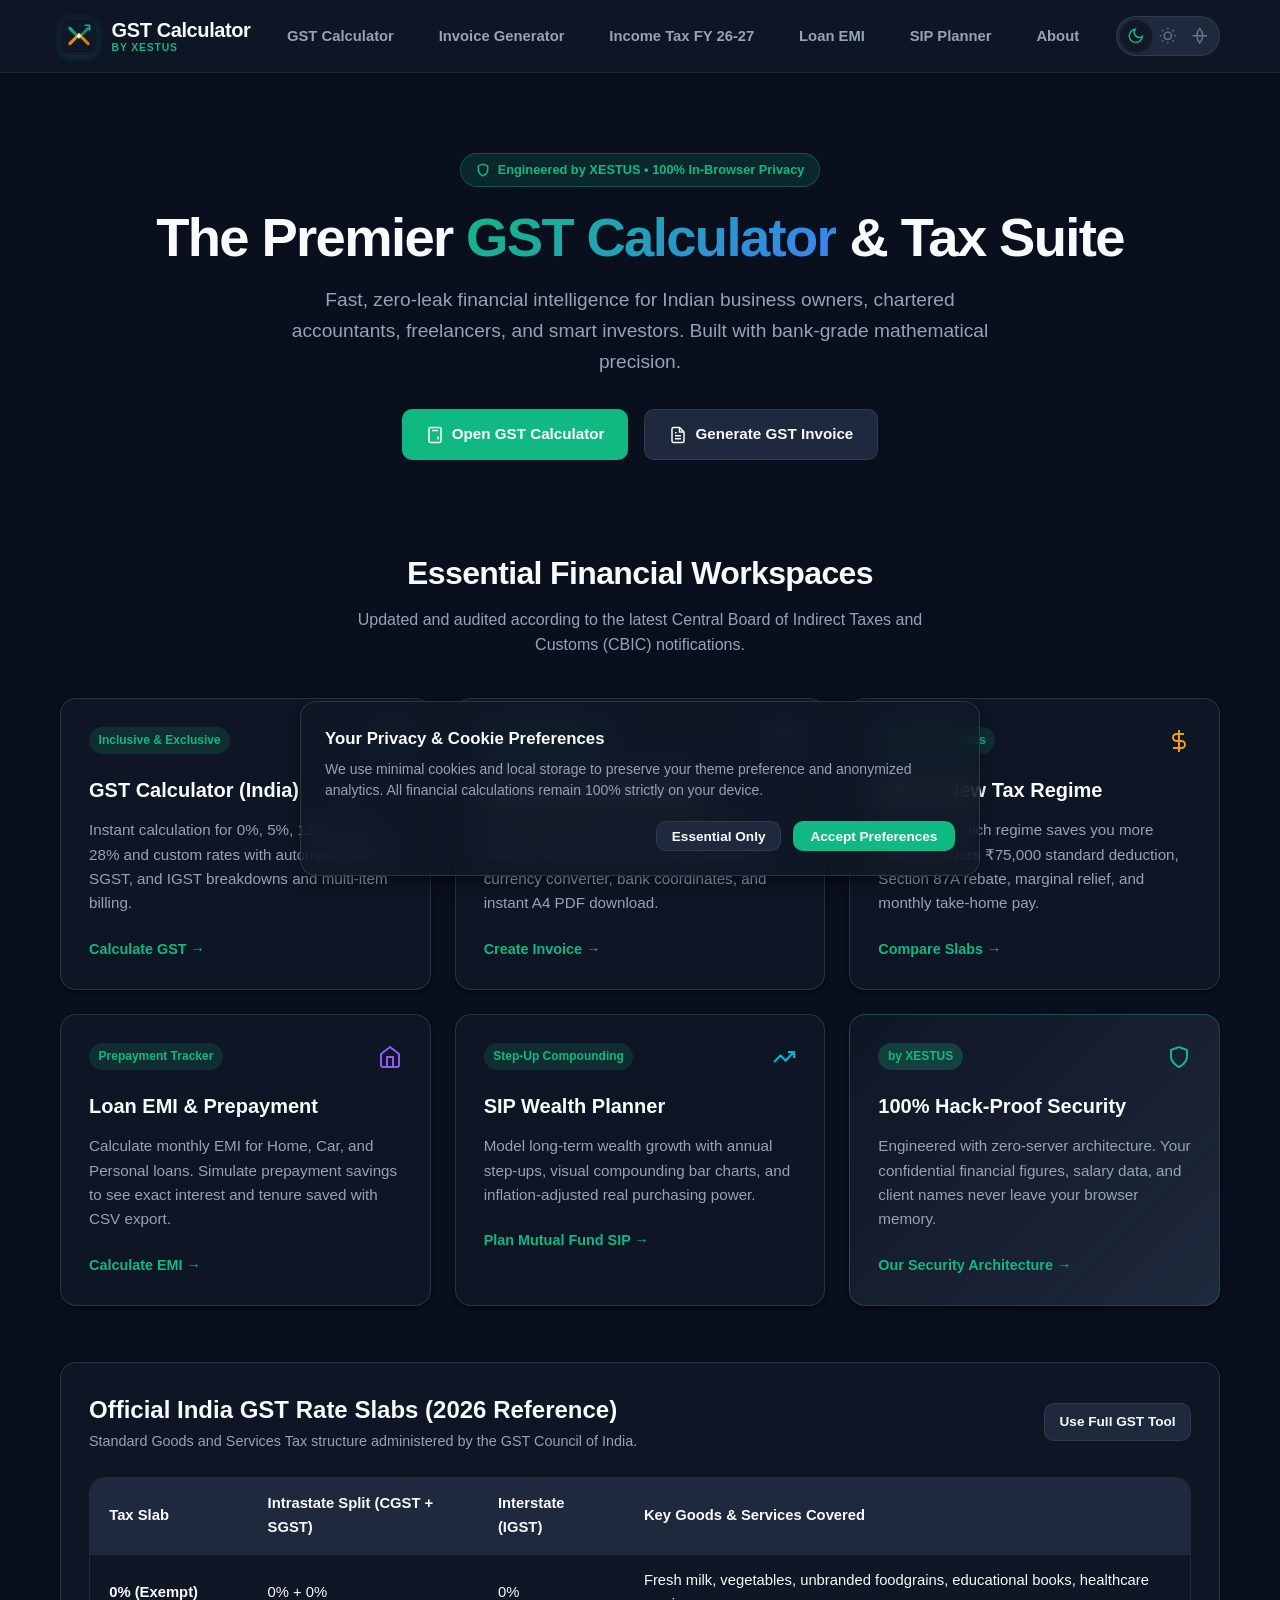
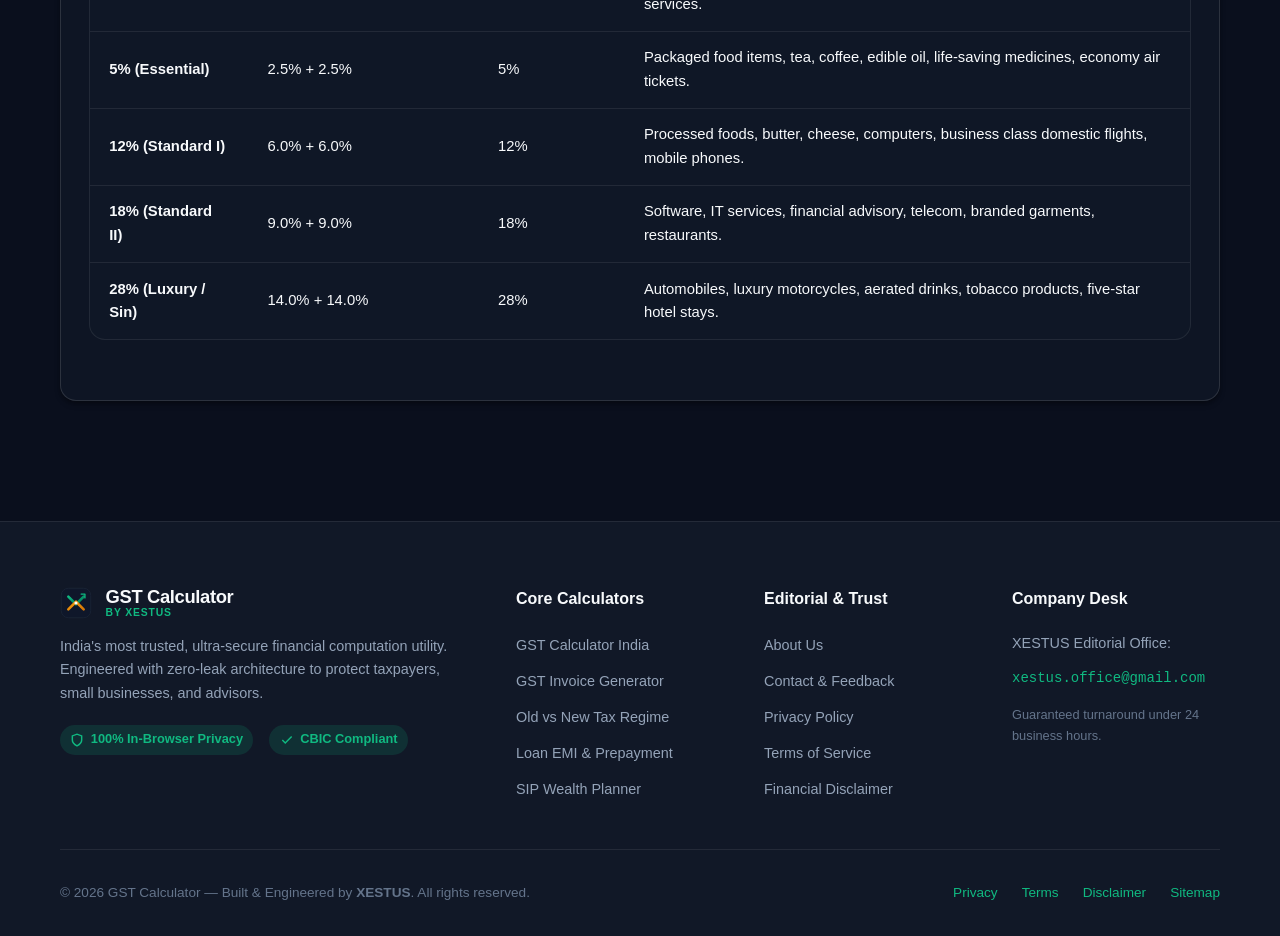
==== commit e26b3b0e: "refactor: brand as GST Calculator by XESTUS (remove Company suffix)" ====
--- a/index.html
+++ b/index.html
@@ -9,18 +9,18 @@
   <meta http-equiv="X-Content-Type-Options" content="nosniff">
   <meta name="referrer" content="strict-origin-when-cross-origin">
 
-  <title>GST Calculator — India's Most Accurate &amp; Private Tax Suite | by XESTUS Company</title>
-  <meta name="description" content="Free, 100% private in-browser GST Calculator for India. Calculate Inclusive & Exclusive GST, generate GST Rule 46 Tax Invoices, compare Income Tax Regimes (FY 2026-27), and plan Loan EMIs. Powered by XESTUS Company.">
+  <title>GST Calculator — India's Most Accurate &amp; Private Tax Suite | by XESTUS</title>
+  <meta name="description" content="Free, 100% private in-browser GST Calculator for India. Calculate Inclusive & Exclusive GST, generate GST Rule 46 Tax Invoices, compare Income Tax Regimes (FY 2026-27), and plan Loan EMIs. Powered by XESTUS.">
   <link rel="canonical" href="https://gst.xestus.in/">
 
   <meta property="og:type" content="website">
   <meta property="og:url" content="https://gst.xestus.in/">
-  <meta property="og:title" content="GST Calculator | by XESTUS Company">
+  <meta property="og:title" content="GST Calculator | by XESTUS">
   <meta property="og:description" content="Calculate GST, generate compliant tax invoices, and compare tax regimes with 100% client-side privacy.">
   <meta property="og:image" content="./assets/icons/icon-512.svg">
 
   <meta name="twitter:card" content="summary_large_image">
-  <meta name="twitter:title" content="GST Calculator | by XESTUS Company">
+  <meta name="twitter:title" content="GST Calculator | by XESTUS">
   <meta name="twitter:description" content="Instant in-browser financial and tax utility calculators for Indian businesses and taxpayers. Zero server upload.">
   <meta name="twitter:image" content="./assets/icons/icon-512.svg">
 
@@ -38,7 +38,7 @@
       {
         "@type": "Organization",
         "@id": "https://gst.xestus.in/#organization",
-        "name": "XESTUS Company",
+        "name": "XESTUS",
         "url": "https://gst.xestus.in/",
         "logo": "https://gst.xestus.in/assets/icons/icon-512.svg",
         "contactPoint": {
@@ -52,7 +52,7 @@
         "@type": "WebSite",
         "@id": "https://gst.xestus.in/#website",
         "url": "https://gst.xestus.in/",
-        "name": "GST Calculator by XESTUS Company",
+        "name": "GST Calculator by XESTUS",
         "publisher": { "@id": "https://gst.xestus.in/#organization" }
       },
       {
@@ -80,7 +80,7 @@
         <img src="./assets/icons/favicon.svg" alt="GST Calculator Logo" class="brand-icon" width="38" height="38">
         <div class="brand-text-wrap">
           <span class="brand-main-title">GST Calculator</span>
-          <span class="brand-sub-badge">by XESTUS Company</span>
+          <span class="brand-sub-badge">by XESTUS</span>
         </div>
       </a>
 
@@ -115,7 +115,7 @@
     <section class="container hero-section">
       <div class="hero-pill">
         <svg width="14" height="14" viewBox="0 0 24 24" fill="none" stroke="currentColor" stroke-width="2.5"><path d="M12 22s8-4 8-10V5l-8-3-8 3v7c0 6 8 10 8 10z"/></svg>
-        <span>Engineered by XESTUS Company • 100% In-Browser Privacy</span>
+        <span>Engineered by XESTUS • 100% In-Browser Privacy</span>
       </div>
       <h1 class="hero-title">
         The Premier <span class="gradient-text">GST Calculator</span> &amp; Tax Suite
@@ -221,7 +221,7 @@
         <!-- 6: Zero Data Leak Commitment -->
         <div class="card" style="background:linear-gradient(135deg, var(--bg-card) 0%, var(--bg-tertiary) 100%);border-color:rgba(16,185,129,0.3);">
           <div class="card-header">
-            <span class="card-badge" style="background:rgba(16,185,129,0.25);">By XESTUS Company</span>
+            <span class="card-badge" style="background:rgba(16,185,129,0.25);">by XESTUS</span>
             <svg width="24" height="24" viewBox="0 0 24 24" fill="none" stroke="var(--accent-primary)" stroke-width="2"><path d="M12 22s8-4 8-10V5l-8-3-8 3v7c0 6 8 10 8 10z"/></svg>
           </div>
           <h3 class="card-title">100% Hack-Proof Security</h3>
@@ -304,7 +304,7 @@
             <img src="./assets/icons/favicon.svg" alt="GST Calculator Logo" width="32" height="32">
             <div class="brand-text-wrap">
               <span class="brand-main-title" style="font-size:1.15rem;">GST Calculator</span>
-              <span class="brand-sub-badge">by XESTUS Company</span>
+              <span class="brand-sub-badge">by XESTUS</span>
             </div>
           </div>
           <p style="color:var(--text-secondary);font-size:0.9rem;line-height:1.6;margin-bottom:1.25rem;">
@@ -336,7 +336,7 @@
         <div class="footer-col">
           <h4>Editorial &amp; Trust</h4>
           <ul class="footer-links">
-            <li><a href="./about.html">About Us &amp; Company</a></li>
+            <li><a href="./about.html">About Us</a></li>
             <li><a href="./contact.html">Contact &amp; Feedback</a></li>
             <li><a href="./privacy-policy.html">Privacy Policy</a></li>
             <li><a href="./terms.html">Terms of Service</a></li>
@@ -347,7 +347,7 @@
         <div class="footer-col">
           <h4>Company Desk</h4>
           <p style="color:var(--text-secondary);font-size:0.9rem;margin-bottom:0.75rem;">
-            XESTUS Company Editorial Office:
+            XESTUS Editorial Office:
           </p>
           <p style="font-family:var(--font-mono);font-size:0.875rem;color:var(--accent-primary);margin-bottom:1rem;">
             <a href="mailto:xestus.office@gmail.com">xestus.office@gmail.com</a>
@@ -360,7 +360,7 @@
 
       <div class="footer-bottom">
         <div>
-          &copy; 2026 GST Calculator — Built &amp; Engineered by <strong>XESTUS Company</strong>. All rights reserved.
+          &copy; 2026 GST Calculator — Built &amp; Engineered by <strong>XESTUS</strong>. All rights reserved.
         </div>
         <div style="display:flex;gap:1.5rem;">
           <a href="./privacy-policy.html">Privacy</a>
--- a/css/style.css
+++ b/css/style.css
@@ -1,6 +1,6 @@
 /**
  * GST Calculator Suite - Master Stylesheet
- * Engineered by XESTUS Company
+ * Engineered by XESTUS
  * Ultra-Performance, 100/100 Lighthouse, Hack-Proof Architecture
  * 100% Vanilla CSS3 - Zero Framework Bloat
  */
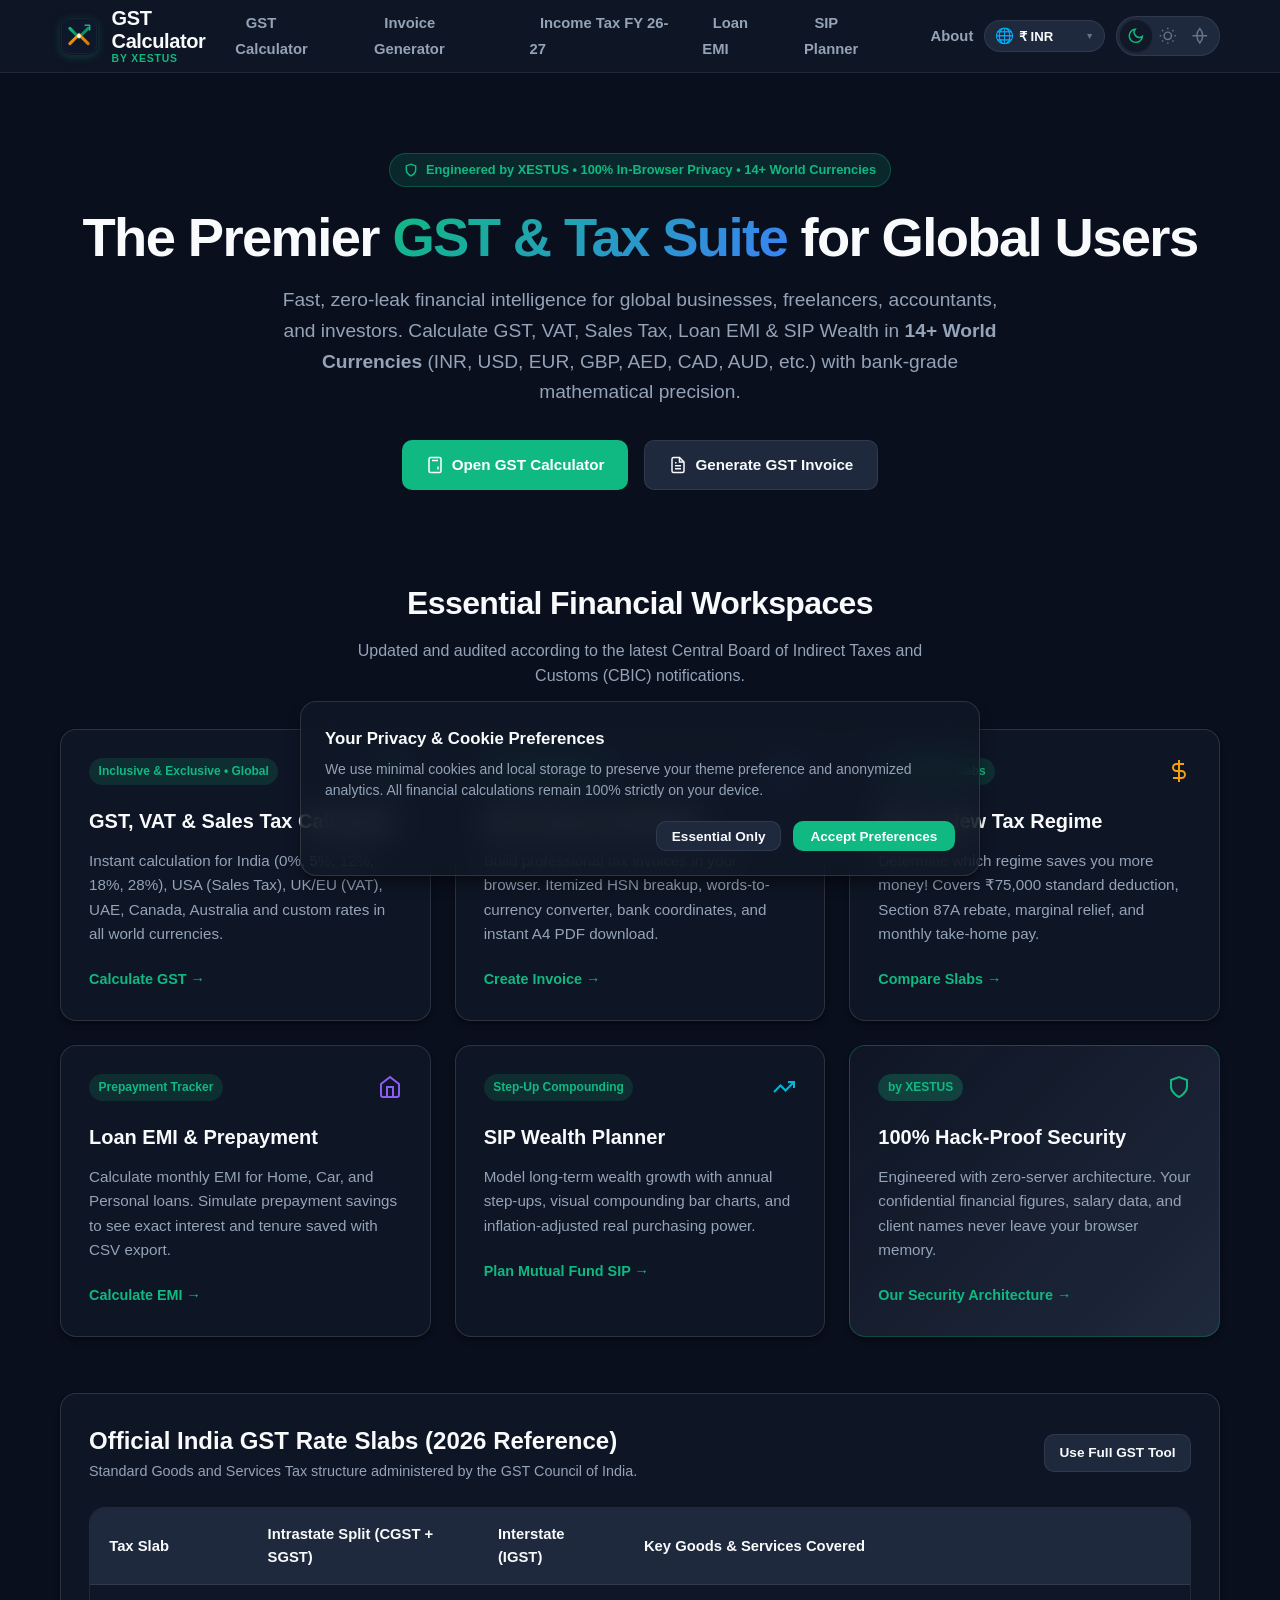
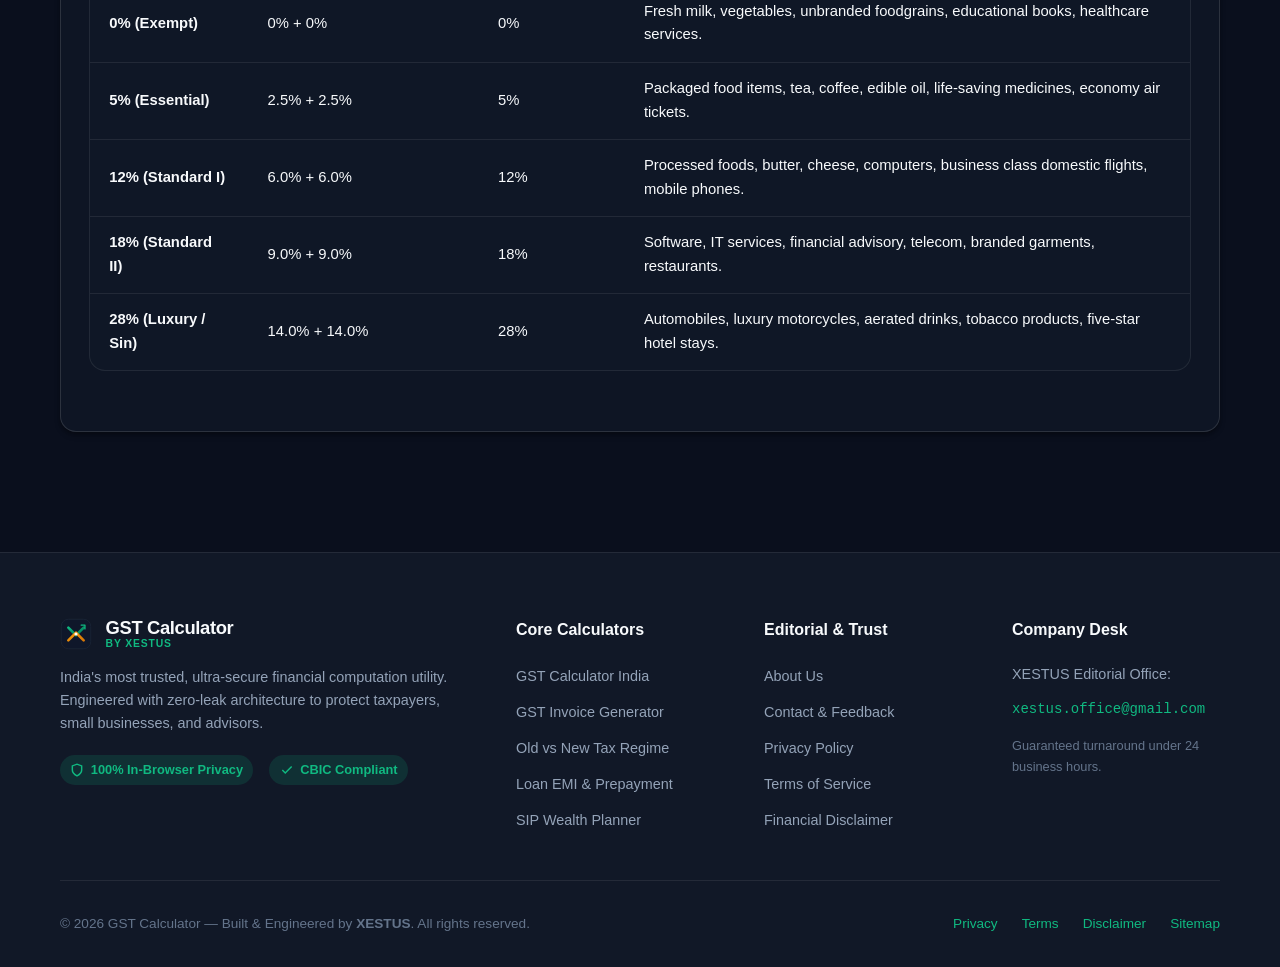
==== commit a28d06a9: "feat: add global multi-currency engine supporting 14+ world currencies and international tax presets" ====
--- a/index.html
+++ b/index.html
@@ -96,6 +96,28 @@
       </nav>
 
       <div class="nav-actions">
+        <!-- Global Currency Switcher -->
+        <div class="currency-select-wrapper" title="Select Global Currency">
+          <span class="currency-select-icon" aria-hidden="true">🌐</span>
+          <select class="currency-select" aria-label="Select Currency">
+            <option value="INR">₹ INR</option>
+            <option value="USD">$ USD</option>
+            <option value="EUR">€ EUR</option>
+            <option value="GBP">£ GBP</option>
+            <option value="AED">AED</option>
+            <option value="CAD">CA$ CAD</option>
+            <option value="AUD">A$ AUD</option>
+            <option value="SGD">S$ SGD</option>
+            <option value="JPY">¥ JPY</option>
+            <option value="SAR">SAR</option>
+            <option value="BDT">৳ BDT</option>
+            <option value="MYR">RM MYR</option>
+            <option value="THB">฿ THB</option>
+            <option value="CHF">CHF</option>
+          </select>
+          <span class="currency-select-arrow" aria-hidden="true">▼</span>
+        </div>
+
         <div class="theme-switcher" role="group" aria-label="Display theme selection">
           <button type="button" class="theme-btn active" data-set-theme="dark" title="Night Mode (Dark)"><svg viewBox="0 0 24 24" fill="none" stroke="currentColor" stroke-width="2"><path d="M21 12.79A9 9 0 1 1 11.21 3 7 7 0 0 0 21 12.79z"/></svg></button>
           <button type="button" class="theme-btn" data-set-theme="light" title="Day Mode (Light)"><svg viewBox="0 0 24 24" fill="none" stroke="currentColor" stroke-width="2"><circle cx="12" cy="12" r="5"/><line x1="12" y1="1" x2="12" y2="3"/><line x1="12" y1="21" x2="12" y2="23"/><line x1="4.22" y1="4.22" x2="5.64" y2="5.64"/><line x1="18.36" y1="18.36" x2="19.78" y2="19.78"/><line x1="1" y1="12" x2="3" y2="12"/><line x1="21" y1="12" x2="23" y2="12"/><line x1="4.22" y1="19.78" x2="5.64" y2="18.36"/><line x1="18.36" y1="5.64" x2="19.78" y2="4.22"/></svg></button>
@@ -115,13 +137,13 @@
     <section class="container hero-section">
       <div class="hero-pill">
         <svg width="14" height="14" viewBox="0 0 24 24" fill="none" stroke="currentColor" stroke-width="2.5"><path d="M12 22s8-4 8-10V5l-8-3-8 3v7c0 6 8 10 8 10z"/></svg>
-        <span>Engineered by XESTUS • 100% In-Browser Privacy</span>
+        <span>Engineered by XESTUS • 100% In-Browser Privacy • 14+ World Currencies</span>
       </div>
       <h1 class="hero-title">
-        The Premier <span class="gradient-text">GST Calculator</span> &amp; Tax Suite
+        The Premier <span class="gradient-text">GST &amp; Tax Suite</span> for Global Users
       </h1>
       <p class="hero-subtitle">
-        Fast, zero-leak financial intelligence for Indian business owners, chartered accountants, freelancers, and smart investors. Built with bank-grade mathematical precision.
+        Fast, zero-leak financial intelligence for global businesses, freelancers, accountants, and investors. Calculate GST, VAT, Sales Tax, Loan EMI &amp; SIP Wealth in <strong>14+ World Currencies</strong> (INR, USD, EUR, GBP, AED, CAD, AUD, etc.) with bank-grade mathematical precision.
       </p>
       <div style="display:flex;justify-content:center;gap:1rem;flex-wrap:wrap;">
         <a href="./gst-calculator.html" class="btn btn-primary">
@@ -146,12 +168,12 @@
         <!-- 1: GST Calculator -->
         <a href="./gst-calculator.html" class="card card-clickable" style="text-decoration:none;color:inherit;">
           <div class="card-header">
-            <span class="card-badge">Inclusive &amp; Exclusive</span>
+            <span class="card-badge">Inclusive &amp; Exclusive • Global</span>
             <svg width="24" height="24" viewBox="0 0 24 24" fill="none" stroke="var(--accent-primary)" stroke-width="2"><rect x="4" y="2" width="16" height="20" rx="2"/><line x1="8" y1="6" x2="16" y2="6"/><line x1="16" y1="14" x2="16" y2="18"/></svg>
           </div>
-          <h3 class="card-title">GST Calculator (India)</h3>
-          <p style="color:var(--text-secondary);font-size:0.95rem;margin:0.75rem 0 1.25rem;">
-            Instant calculation for 0%, 5%, 12%, 18%, 28% and custom rates with automatic CGST, SGST, and IGST breakdowns and multi-item billing.
+          <h3 class="card-title">GST, VAT &amp; Sales Tax Calculator</h3>
+          <p style="color:var(--text-secondary);font-size:0.95rem;margin:0.75rem 0 1.25rem;">
+            Instant calculation for India (0%, 5%, 12%, 18%, 28%), USA (Sales Tax), UK/EU (VAT), UAE, Canada, Australia and custom rates in all world currencies.
           </p>
           <span style="font-weight:700;color:var(--accent-primary);display:inline-flex;align-items:center;gap:0.35rem;font-size:0.9rem;">
             Calculate GST &rarr;
--- a/css/style.css
+++ b/css/style.css
@@ -325,7 +325,98 @@
 .nav-actions {
   display: flex;
   align-items: center;
-  gap: 0.75rem;
+  gap: 0.65rem;
+}
+
+/* Global Currency Selector */
+.currency-select-wrapper {
+  position: relative;
+  display: inline-flex;
+  align-items: center;
+  background-color: var(--bg-tertiary);
+  border: 1px solid var(--border-color);
+  border-radius: var(--radius-full);
+  padding: 0.2rem 0.65rem;
+  transition: all var(--transition-fast);
+  cursor: pointer;
+}
+
+.currency-select-wrapper:hover {
+  border-color: var(--accent-primary);
+  background-color: var(--bg-secondary);
+  box-shadow: 0 0 10px rgba(16, 185, 129, 0.2);
+}
+
+.currency-select-icon {
+  font-size: 0.95rem;
+  margin-right: 0.3rem;
+  user-select: none;
+  pointer-events: none;
+}
+
+.currency-select {
+  background: transparent !important;
+  border: none !important;
+  box-shadow: none !important;
+  padding: 0.2rem 0.25rem 0.2rem 0 !important;
+  font-size: 0.825rem !important;
+  font-weight: 700 !important;
+  color: var(--text-primary) !important;
+  cursor: pointer;
+  outline: none !important;
+  width: auto !important;
+  appearance: none;
+  -webkit-appearance: none;
+}
+
+.currency-select-arrow {
+  font-size: 0.55rem;
+  color: var(--text-muted);
+  pointer-events: none;
+  margin-left: 0.2rem;
+}
+
+.currency-select option {
+  background-color: var(--bg-secondary);
+  color: var(--text-primary);
+  font-weight: 600;
+  padding: 0.5rem;
+}
+
+/* International Country / Tax Jurisdiction Pills */
+.country-pill-group {
+  display: flex;
+  flex-wrap: wrap;
+  gap: 0.5rem;
+  margin-bottom: 1rem;
+}
+
+.country-pill {
+  display: inline-flex;
+  align-items: center;
+  gap: 0.35rem;
+  padding: 0.4rem 0.75rem;
+  border-radius: var(--radius-full);
+  font-size: 0.8rem;
+  font-weight: 600;
+  background-color: var(--bg-tertiary);
+  color: var(--text-secondary);
+  border: 1px solid var(--border-color);
+  cursor: pointer;
+  transition: all var(--transition-fast);
+}
+
+.country-pill:hover {
+  color: var(--text-primary);
+  border-color: var(--accent-primary);
+  background-color: var(--bg-secondary);
+}
+
+.country-pill.active {
+  background-color: var(--accent-primary);
+  color: #ffffff;
+  border-color: var(--accent-primary);
+  box-shadow: 0 2px 8px rgba(16, 185, 129, 0.35);
 }
 
 .theme-switcher {
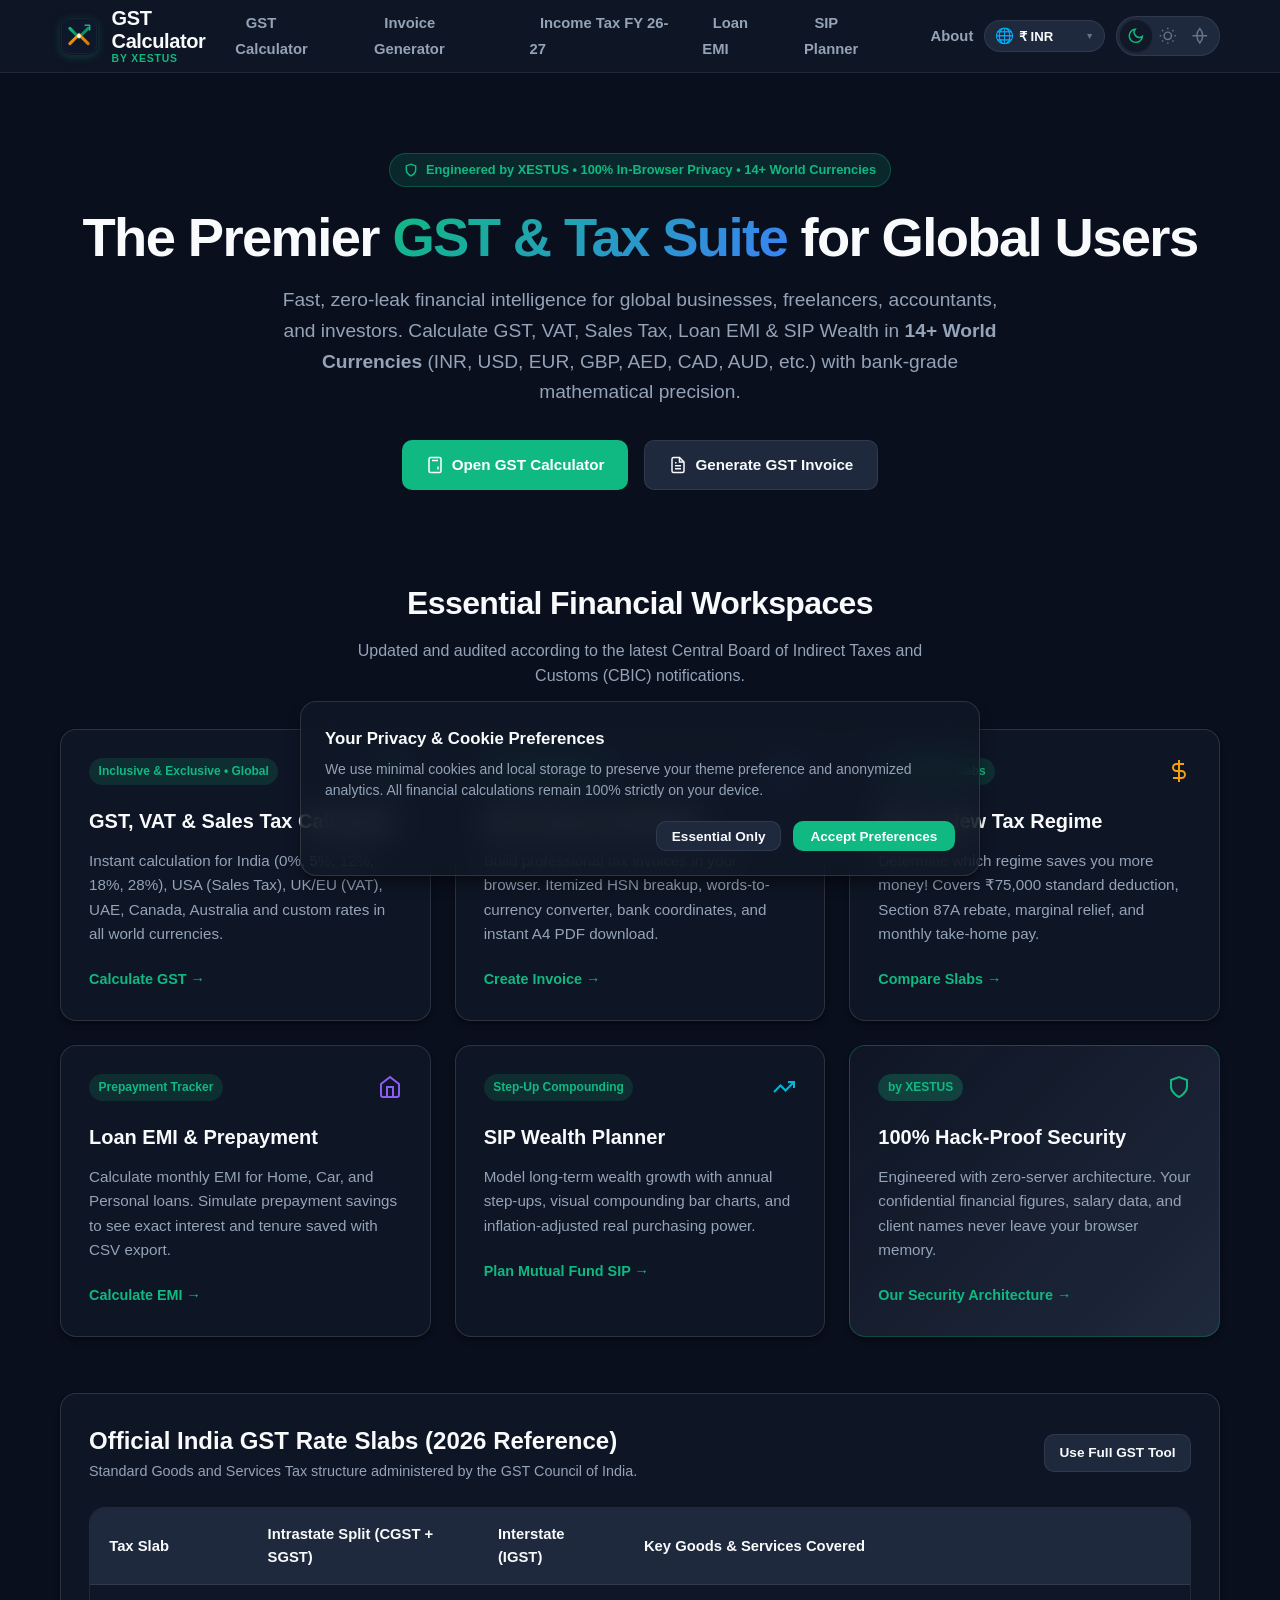
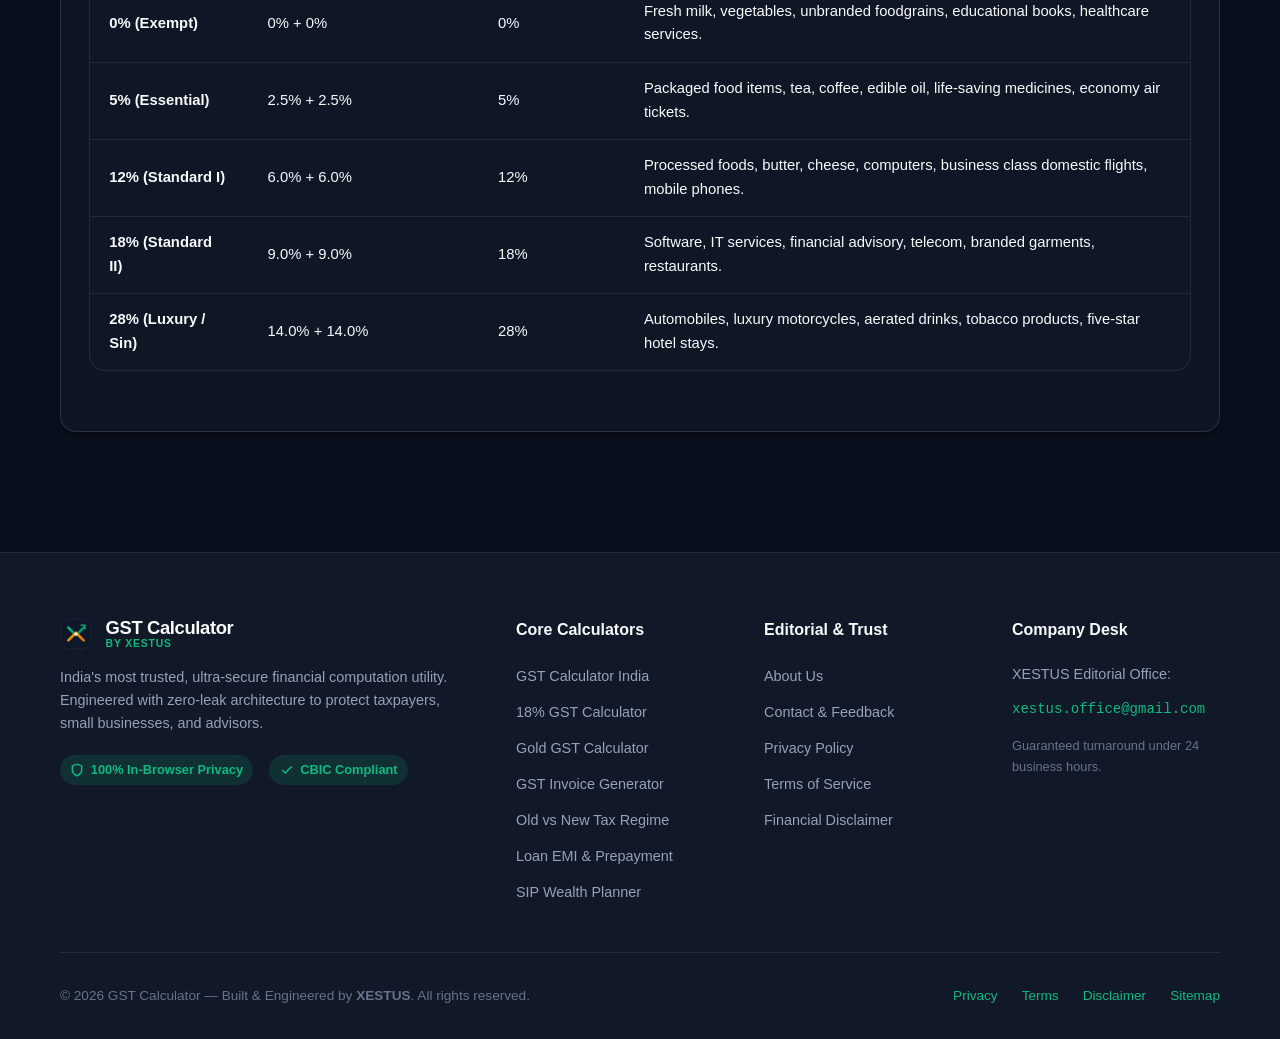
==== commit ed5611b0: "feat: add 18% and gold gst landing pages, whatsapp share, url params, pwa install prompt" ====
--- a/index.html
+++ b/index.html
@@ -5,7 +5,7 @@
   <meta name="viewport" content="width=device-width, initial-scale=1.0">
   <meta http-equiv="X-UA-Compatible" content="IE=edge">
   
-  <meta http-equiv="Content-Security-Policy" content="default-src 'self' https: data: 'unsafe-inline'; script-src 'self' 'unsafe-inline' https:; style-src 'self' 'unsafe-inline'; img-src 'self' data: https:; connect-src 'self' https://api.web3forms.com https://formsubmit.co;">
+  <meta http-equiv="Content-Security-Policy" content="default-src 'self' https: data: 'unsafe-inline'; script-src 'self' 'unsafe-inline' https:; style-src 'self' 'unsafe-inline'; img-src 'self' data: https:; frame-src 'self' https:; connect-src 'self' https:;">
   <meta http-equiv="X-Content-Type-Options" content="nosniff">
   <meta name="referrer" content="strict-origin-when-cross-origin">
 
@@ -70,6 +70,8 @@
     ]
   }
   </script>
+  <!-- Google AdSense Auto Ads -->
+  <script async src="https://pagead2.googlesyndication.com/pagead/js/adsbygoogle.js?client=ca-pub-1489572262543869" crossorigin="anonymous"></script>
 </head>
 <body>
 
@@ -348,6 +350,8 @@
           <h4>Core Calculators</h4>
           <ul class="footer-links">
             <li><a href="./gst-calculator.html">GST Calculator India</a></li>
+            <li><a href="./18-percent-gst-calculator.html">18% GST Calculator</a></li>
+            <li><a href="./gold-gst-calculator.html">Gold GST Calculator</a></li>
             <li><a href="./gst-invoice-generator.html">GST Invoice Generator</a></li>
             <li><a href="./income-tax-calculator.html">Old vs New Tax Regime</a></li>
             <li><a href="./loan-emi-calculator.html">Loan EMI &amp; Prepayment</a></li>
--- a/css/style.css
+++ b/css/style.css
@@ -1048,6 +1048,134 @@
 .toast.show { transform: translateX(0); }
 
 /* ==========================================================================
+   9B. PWA INSTALL BANNER, SHARING ACTIONS & FORMULA CARDS
+   ========================================================================== */
+
+/* PWA App Install Banner */
+.pwa-install-banner {
+  position: fixed;
+  bottom: 1.5rem;
+  left: 1.5rem;
+  max-width: 380px;
+  background: var(--bg-card);
+  backdrop-filter: blur(16px);
+  -webkit-backdrop-filter: blur(16px);
+  border: 1px solid var(--accent-primary);
+  border-radius: var(--radius-lg);
+  padding: 1.1rem 1.25rem;
+  box-shadow: var(--shadow-lg), var(--shadow-glow);
+  z-index: 9998;
+  display: none;
+  animation: slideUpFade 0.3s cubic-bezier(0.16, 1, 0.3, 1);
+}
+
+@keyframes slideUpFade {
+  from { opacity: 0; transform: translateY(24px); }
+  to { opacity: 1; transform: translateY(0); }
+}
+
+@media (max-width: 640px) {
+  .pwa-install-banner {
+    left: 1rem;
+    right: 1rem;
+    bottom: 1rem;
+    max-width: calc(100% - 2rem);
+  }
+}
+
+/* Share & Action Buttons */
+.share-actions-group {
+  display: grid;
+  grid-template-columns: 1fr 1fr;
+  gap: 0.65rem;
+  margin-top: 0.75rem;
+}
+
+@media (max-width: 480px) {
+  .share-actions-group {
+    grid-template-columns: 1fr;
+  }
+}
+
+.btn-whatsapp {
+  background-color: #25D366 !important;
+  color: #ffffff !important;
+  border-color: #25D366 !important;
+  font-weight: 600;
+  display: inline-flex;
+  align-items: center;
+  justify-content: center;
+  gap: 0.5rem;
+  transition: all var(--transition-fast);
+  cursor: pointer;
+}
+
+.btn-whatsapp:hover {
+  background-color: #128C7E !important;
+  border-color: #128C7E !important;
+  transform: translateY(-1px);
+  box-shadow: 0 4px 12px rgba(37, 211, 102, 0.3);
+}
+
+.btn-share-link {
+  display: inline-flex;
+  align-items: center;
+  justify-content: center;
+  gap: 0.5rem;
+  font-weight: 600;
+  cursor: pointer;
+}
+
+/* SEO Formula & Rich Snippet Cards */
+.seo-formula-box {
+  background: var(--bg-card);
+  border: 1px solid var(--border-card);
+  border-radius: var(--radius-lg);
+  padding: 1.5rem;
+  margin: 2rem 0;
+}
+
+.formula-grid {
+  display: grid;
+  grid-template-columns: repeat(auto-fit, minmax(280px, 1fr));
+  gap: 1.25rem;
+  margin-top: 1rem;
+}
+
+.formula-card {
+  background: var(--bg-secondary);
+  border: 1px solid var(--border-color);
+  border-left: 4px solid var(--accent-primary);
+  border-radius: var(--radius-md);
+  padding: 1.1rem;
+}
+
+.formula-card h4 {
+  font-size: 0.95rem;
+  margin-bottom: 0.5rem;
+  color: var(--text-primary);
+}
+
+.formula-expr {
+  background: var(--bg-primary);
+  border: 1px solid var(--border-color);
+  border-radius: var(--radius-sm);
+  padding: 0.6rem 0.8rem;
+  font-family: var(--font-mono);
+  font-size: 0.88rem;
+  color: var(--accent-primary);
+  margin-bottom: 0.5rem;
+  word-break: break-all;
+}
+
+.formula-card p {
+  font-size: 0.85rem;
+  color: var(--text-secondary);
+  line-height: 1.45;
+  margin: 0;
+}
+
+/* ==========================================================================
    10. PRINT INVOICE A4 SPECIFICATIONS
    ========================================================================== */
 
